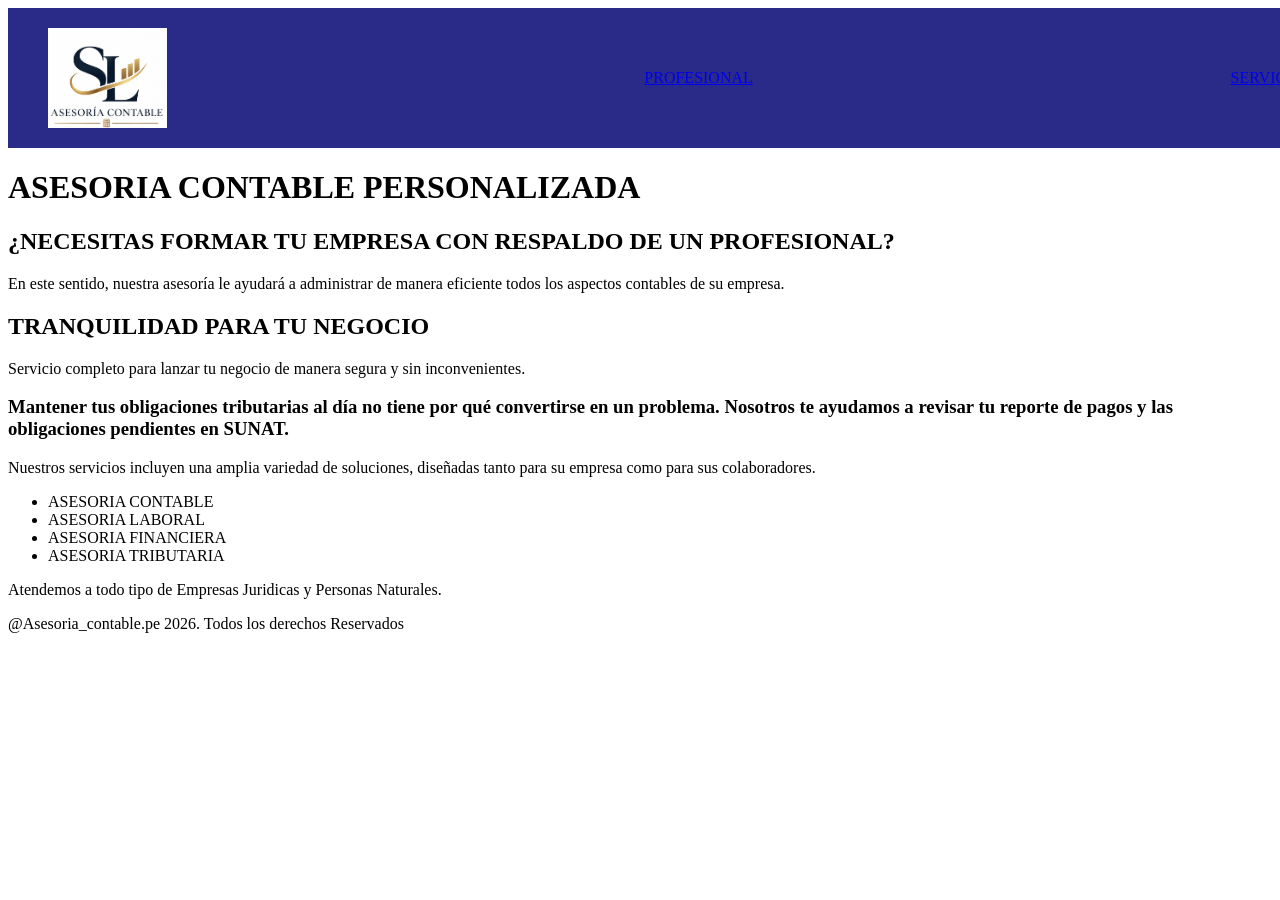
==== index.html @ 219f5e52 "CARPETAS subi carpetas" ====
<!DOCTYPE html>
<html lang="es">
<head>

    <meta charset="UTF-8">
    <meta name="viewport" content="width=device-width, initial-escale=1.0">
    <title>ASESORIA CONTABLE</title>
    <link rel="stylesheet" href="style.css">

</head>

<body>
    <div>
    <img src="IMAGENES/logo.img.jpeg" height="100"/>
    <a href="profesional.html">PROFESIONAL</a>
    <a href="Servicios.html">SERVICIOS</a>
    </div>

    <h1>ASESORIA CONTABLE PERSONALIZADA</h1>
    <h2>¿NECESITAS FORMAR TU EMPRESA CON RESPALDO DE UN PROFESIONAL?</h2>
    <p>En este sentido, nuestra asesoría le ayudará a administrar de manera eficiente todos los aspectos contables de su empresa.</p>
    <h2>TRANQUILIDAD PARA TU NEGOCIO</h2>
    <p>Servicio completo para lanzar tu negocio de manera segura y sin inconvenientes.</p>
    <h3>Mantener tus obligaciones tributarias al día no tiene por qué convertirse en un problema. Nosotros te ayudamos a revisar tu reporte de pagos y las obligaciones pendientes en SUNAT.</h3>
<p>Nuestros servicios incluyen una amplia variedad de soluciones, diseñadas tanto para su empresa como para sus colaboradores.</p>
<nav>
<ul>

<li>ASESORIA CONTABLE</li>
<li>ASESORIA LABORAL</li>
<li>ASESORIA FINANCIERA</li>
<li>ASESORIA TRIBUTARIA</li>

</ul>
</nav>

<p>Atendemos a todo tipo de Empresas Juridicas y Personas Naturales.</p>

</body>
<footer>
@Asesoria_contable.pe
2026. Todos los derechos Reservados
    
</footer>

</html>
---- style.css ----
body div{
    width: 100%;
    height: auto;
    background-color: #2a2a89;
    padding: 20px 40px;
    display:flex;
    justify-content:space-between;
    align-items:center
}
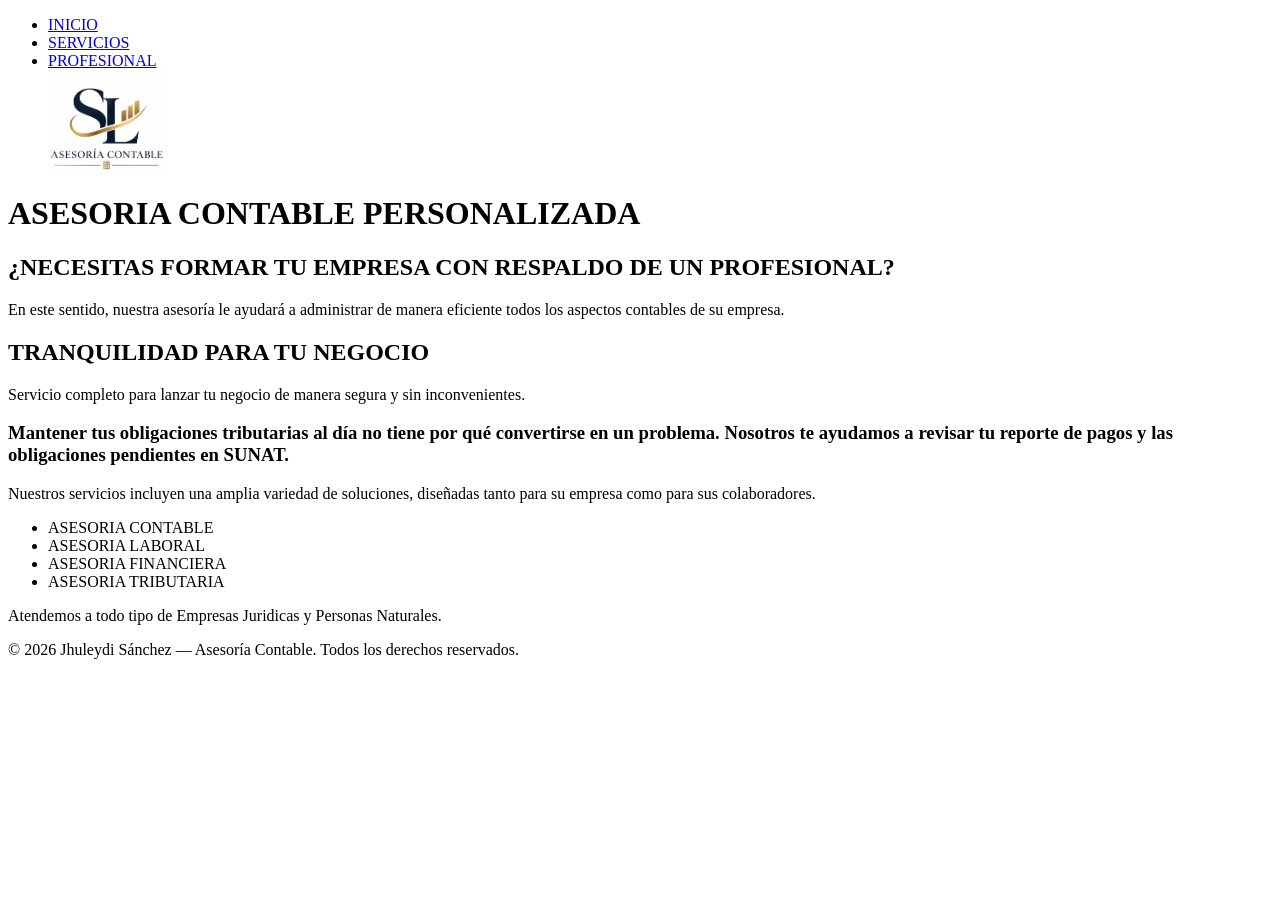
==== commit ab812df0: "actualizando pagina pagina bonita xd" ====
--- a/index.html
+++ b/index.html
@@ -2,45 +2,55 @@
 <html lang="es">
 <head>
 
-    <meta charset="UTF-8">
-    <meta name="viewport" content="width=device-width, initial-escale=1.0">
-    <title>ASESORIA CONTABLE</title>
-    <link rel="stylesheet" href="style.css">
+ <meta charset="UTF-8">
+  <meta name="viewport" content="width=device-width, initial-scale=1.0">
+  <title>Asesoría Contable - Jhuleydi Sánchez</title>
+  <link rel="preconnect" href="https://fonts.googleapis.com">
+  <link href="https://fonts.googleapis.com/css2?family=Inter:wght@400;500;600&family=Lora:wght@500;600&display=swap" rel="stylesheet">
+  <link rel="stylesheet" href="styles.css">
 
 </head>
 
 <body>
-    <div>
-    <img src="IMAGENES/logo.img.jpeg" height="100"/>
-    <a href="profesional.html">PROFESIONAL</a>
-    <a href="Servicios.html">SERVICIOS</a>
-    </div>
 
+     <header class="encabezado">
+      <nav class="barra-nav">
+        <ul class="nav-enlaces">
+        <li><a href="index.html" aria-current="page">INICIO</a></li>
+        <li><a href="Servicios.html">SERVICIOS</a></li>
+        <li><a href="profesional.html">PROFESIONAL</a></li>
+        <img src="IMAGENES/logo.img.jpeg" height="100"/> </img>  
+        </ul>
+      </nav>
+     </header>
+
+ <div>
     <h1>ASESORIA CONTABLE PERSONALIZADA</h1>
     <h2>¿NECESITAS FORMAR TU EMPRESA CON RESPALDO DE UN PROFESIONAL?</h2>
     <p>En este sentido, nuestra asesoría le ayudará a administrar de manera eficiente todos los aspectos contables de su empresa.</p>
     <h2>TRANQUILIDAD PARA TU NEGOCIO</h2>
     <p>Servicio completo para lanzar tu negocio de manera segura y sin inconvenientes.</p>
     <h3>Mantener tus obligaciones tributarias al día no tiene por qué convertirse en un problema. Nosotros te ayudamos a revisar tu reporte de pagos y las obligaciones pendientes en SUNAT.</h3>
-<p>Nuestros servicios incluyen una amplia variedad de soluciones, diseñadas tanto para su empresa como para sus colaboradores.</p>
-<nav>
-<ul>
+ </div>
+    <p>Nuestros servicios incluyen una amplia variedad de soluciones, diseñadas tanto para su empresa como para sus colaboradores.</p>
 
-<li>ASESORIA CONTABLE</li>
-<li>ASESORIA LABORAL</li>
-<li>ASESORIA FINANCIERA</li>
-<li>ASESORIA TRIBUTARIA</li>
 
-</ul>
-</nav>
+ <section class="hero">
+    <div class="hero-contenido">
+     <ul>
+      <li>ASESORIA CONTABLE</li>
+      <li>ASESORIA LABORAL</li>
+      <li>ASESORIA FINANCIERA</li>
+      <li>ASESORIA TRIBUTARIA</li> 
+     </ul>
+    </div>
+</section>
 
 <p>Atendemos a todo tipo de Empresas Juridicas y Personas Naturales.</p>
 
 </body>
-<footer>
-@Asesoria_contable.pe
-2026. Todos los derechos Reservados
-    
-</footer>
+ <footer class="pie">
+    <p>&copy; 2026 Jhuleydi Sánchez — Asesoría Contable. Todos los derechos reservados.</p>
+ </footer>
 
 </html>
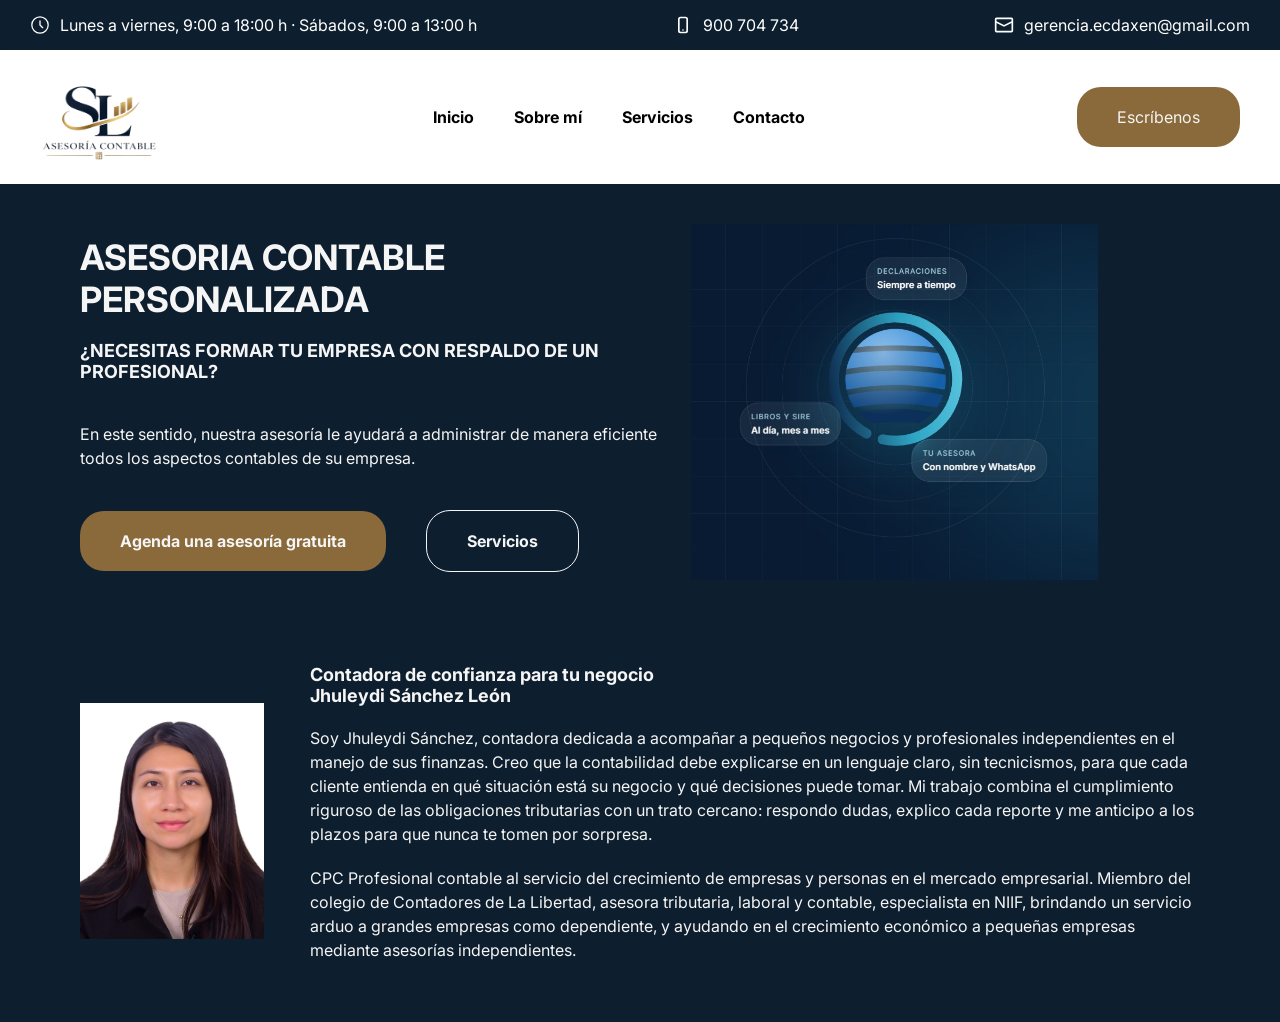
==== commit 2d02783f: "cambios ok gerita" ====
--- a/index.html
+++ b/index.html
@@ -1,56 +1,102 @@
 <!DOCTYPE html>
 <html lang="es">
+
 <head>
-
- <meta charset="UTF-8">
-  <meta name="viewport" content="width=device-width, initial-scale=1.0">
-  <title>Asesoría Contable - Jhuleydi Sánchez</title>
-  <link rel="preconnect" href="https://fonts.googleapis.com">
-  <link href="https://fonts.googleapis.com/css2?family=Inter:wght@400;500;600&family=Lora:wght@500;600&display=swap" rel="stylesheet">
-  <link rel="stylesheet" href="styles.css">
+    <meta charset="UTF-8">
+    <meta name="viewport" content="width=device-width, initial-scale=1.0">
+    <title>LS | Asesoría Contable</title>
+    <link rel="stylesheet" href="css/styles.css">
+    <link rel="shortcut icon" href="img/logo_sl.jpeg" type="image/x-icon">
+    <!-- Fuentes de google -->
+    <link rel="preconnect" href="https://fonts.googleapis.com">
+    <link rel="preconnect" href="https://fonts.gstatic.com" crossorigin>
+    <link
+        href="https://fonts.googleapis.com/css2?family=Inter:ital,opsz,wght@0,14..32,100..900;1,14..32,100..900&family=Roboto:ital,wght@0,100..900;1,100..900&display=swap"
+        rel="stylesheet">
 
 </head>
 
 <body>
+    <header class="header_container">
+        <!-- barra superior -->
+        <div class="header_superior">
+            <div class="header_superior-svg">
+                <svg width="256" height="256" viewBox="0 0 15 15" fill="none" xmlns="http://www.w3.org/2000/svg">
+                    <path fill-rule="evenodd" clip-rule="evenodd"
+                        d="M7.5.877a6.623 6.623 0 1 0 0 13.246A6.623 6.623 0 0 0 7.5.877M1.827 7.5a5.673 5.673 0 1 1 11.346 0 5.673 5.673 0 0 1-11.346 0M8 4.5a.5.5 0 0 0-1 0v3a.5.5 0 0 0 .146.354l2 2a.5.5 0 0 0 .708-.708L8 7.293z"
+                        fill="#fff" />
+                </svg>
+                <p>Lunes a viernes, 9:00 a 18:00 h · Sábados, 9:00 a 13:00 h</p>
+            </div>
+            <div class="header_superior-svg">
+                <svg fill="#fff" width="256" height="256" viewBox="-6 -2 24 24" xmlns="http://www.w3.org/2000/svg"
+                    preserveAspectRatio="xMinYMin" class="jam jam-phone">
+                    <path
+                        d="M3 0h6a3 3 0 0 1 3 3v14a3 3 0 0 1-3 3H3a3 3 0 0 1-3-3V3a3 3 0 0 1 3-3m0 2a1 1 0 0 0-1 1v14a1 1 0 0 0 1 1h6a1 1 0 0 0 1-1V3a1 1 0 0 0-1-1zm3 15a1 1 0 1 1 0-2 1 1 0 0 1 0 2" />
+                </svg>
+                <a href="tel:900704734">900 704 734</a>
+            </div>
+            <div class="header_superior-svg">
+                <svg fill="#fff" width="256" height="256" viewBox="0 0 24 24" xmlns="http://www.w3.org/2000/svg">
+                    <path fill-rule="evenodd"
+                        d="M21 7.382V5H3v2.382l9 4.5zm0 2.237-9 4.5-9-4.5V19h18zM3 3h18a2 2 0 0 1 2 2v14a2 2 0 0 1-2 2H3a2 2 0 0 1-2-2V5a2 2 0 0 1 2-2" />
+                </svg>
+                <a href="mailto:gerencia.ecdaxen@gmail.com">gerencia.ecdaxen@gmail.com</a>
+            </div>
+        </div>
+        <!-- menú de navegacion -->
 
-     <header class="encabezado">
-      <nav class="barra-nav">
-        <ul class="nav-enlaces">
-        <li><a href="index.html" aria-current="page">INICIO</a></li>
-        <li><a href="Servicios.html">SERVICIOS</a></li>
-        <li><a href="profesional.html">PROFESIONAL</a></li>
-        <img src="IMAGENES/logo.img.jpeg" height="100"/> </img>  
-        </ul>
-      </nav>
-     </header>
+        <div class="header_nav-container">
+            <!-- Contenedor del logo -->
+            <div class="logo_container">
+                <a href="index.html">
+                    <img src="img/logo_sl-removebg-preview.png" alt="Logo SL Asesoria Contable">
+                </a>
+            </div>
+            <!-- menu de navegacion -->
+            <nav class="header_nav">
+                <a href="index.html">Inicio</a>
+                <a href="nosotros.html">Sobre mí</a>
+                <a href="servicios.html">Servicios</a>
+                <a href="contacto.html">Contacto</a>
+            </nav>
 
- <div>
-    <h1>ASESORIA CONTABLE PERSONALIZADA</h1>
-    <h2>¿NECESITAS FORMAR TU EMPRESA CON RESPALDO DE UN PROFESIONAL?</h2>
-    <p>En este sentido, nuestra asesoría le ayudará a administrar de manera eficiente todos los aspectos contables de su empresa.</p>
-    <h2>TRANQUILIDAD PARA TU NEGOCIO</h2>
-    <p>Servicio completo para lanzar tu negocio de manera segura y sin inconvenientes.</p>
-    <h3>Mantener tus obligaciones tributarias al día no tiene por qué convertirse en un problema. Nosotros te ayudamos a revisar tu reporte de pagos y las obligaciones pendientes en SUNAT.</h3>
- </div>
-    <p>Nuestros servicios incluyen una amplia variedad de soluciones, diseñadas tanto para su empresa como para sus colaboradores.</p>
+            <!-- CTA -->
+            <div class="header_button">
+                <a href="#">Escríbenos</a>
+            </div>
+        </div>
+    </header>
+    
+    <main>
+        <section class="hero_container">
+            <div class="hero_izquierda">
+                <h1>ASESORIA CONTABLE PERSONALIZADA</h1>
+                <h2>¿NECESITAS FORMAR TU EMPRESA CON RESPALDO DE UN PROFESIONAL?</h2>
+                <p>En este sentido, nuestra asesoría le ayudará a administrar de manera eficiente todos los aspectos contables de su empresa.</p>
+                <div class="hero_buttons">
+                    <a href="#" class="hero_btn-wame">Agenda una asesoría gratuita</a>
+                    <a href="servicios.html" class="hero_btn-servicios">Servicios</a>
+                </div>
+            </div>
+            <div class="hero_derecha">
+                <img src="img/imagen_hero.jpg" alt="Imagen del hero" class="img_hero">
+            </div>
+        </section>
 
-
- <section class="hero">
-    <div class="hero-contenido">
-     <ul>
-      <li>ASESORIA CONTABLE</li>
-      <li>ASESORIA LABORAL</li>
-      <li>ASESORIA FINANCIERA</li>
-      <li>ASESORIA TRIBUTARIA</li> 
-     </ul>
-    </div>
-</section>
-
-<p>Atendemos a todo tipo de Empresas Juridicas y Personas Naturales.</p>
+        <section class="sobremi_container">
+            <div><img src="img/profesional.jpeg" alt="Imagen de la contadora" class="img_hero"></div>
+            <div class="sobremi_info">
+                <h2>Contadora de confianza para tu negocio</h2>
+                <h2>Jhuleydi Sánchez León</h2>
+                <p>Soy Jhuleydi Sánchez, contadora dedicada a acompañar a pequeños negocios y profesionales independientes en el manejo de sus finanzas. Creo que la contabilidad debe explicarse en un lenguaje claro, sin tecnicismos, para que cada cliente entienda en qué situación está su negocio y qué decisiones puede tomar.
+                Mi trabajo combina el cumplimiento riguroso de las obligaciones tributarias con un trato cercano: respondo dudas, explico cada reporte y me anticipo a los plazos para que nunca te tomen por sorpresa.</p>
+                <p>CPC
+                Profesional contable al servicio del crecimiento de empresas y personas en el mercado empresarial. Miembro del colegio de Contadores de La Libertad, asesora tributaria, laboral y contable, especialista en NIIF, brindando un servicio arduo a grandes empresas como dependiente, y ayudando en el crecimiento económico a pequeñas empresas mediante asesorías independientes.</p>
+            </div>
+        </section>
+    </main>
 
 </body>
- <footer class="pie">
-    <p>&copy; 2026 Jhuleydi Sánchez — Asesoría Contable. Todos los derechos reservados.</p>
- </footer>
 
 </html>
--- a/css/styles.css
+++ b/css/styles.css
@@ -0,0 +1,168 @@
+*{
+    margin: 0;
+    padding: 0;
+    box-sizing: border-box;
+    font-family: "Inter", sans-serif;
+    scroll-behavior: smooth;
+}
+
+a{
+    text-decoration: none;
+    color: inherit;
+}
+
+body{
+
+}
+
+/* Estilos de la barra superior */
+.header_superior-svg{
+    display: flex;
+    align-items: center;
+    justify-content: center;
+    gap: 10px;
+}
+
+svg{
+    width: 20px;
+    height: 20px;
+}
+
+.header_container {
+    width: 100%;
+    height: auto;
+}
+
+.header_superior{
+    background-color: #0D1E2E;
+    color:white;
+    width: 100%;
+    display: flex;
+    align-items: center;
+    justify-content: space-between;
+    height: 50px;
+    padding: 15px 30px;
+}
+
+/* Estilos del menú de navegación */
+.header_nav-container{
+    width: 100%;
+    height: auto;
+    display: flex;
+    align-items: center;
+    justify-content: center;
+    box-shadow: 0 2px 4px rgba(0, 0, 0, 0.1);
+    padding: 20px 40px;
+
+}
+
+.header_nav{
+    background-color: white;
+    width: 100%;
+    height: auto;
+    font-weight: bold;
+    display: flex;
+    align-items: center;
+    justify-content: center;
+    gap: 40px;
+}
+
+.logo_container img{
+     width: 120px;
+    height: 90px;
+}
+
+.header_nav a:hover{
+    color: #8A6A3A;
+    text-decoration: underline;
+    transition: 0.3s ease;
+}
+
+.header_button a{
+    background-color: #8A6A3A;
+    color: whitesmoke;
+    padding: 20px 40px;
+    border-radius: 24px;
+    transition: 0.3s ease;
+}
+
+.header_button a:hover{
+    background-color: #0D1E2E;
+    color: whitesmoke;
+    text-decoration: none;
+}
+
+/* Estilos del hero */
+.hero_container, .sobremi_container{
+    width: 100%;
+    display: flex;
+    align-items: center;
+    justify-content: space-between;
+    padding: 40px 80px;
+    background-color: #0D1E2E;
+    color: whitesmoke;
+}
+
+.img_hero{
+    width: 80%;
+    height: auto;
+}
+
+.hero_izquierda{
+    display: flex;
+    flex-direction: column;
+    gap: 20px;
+}
+
+.hero_izquierda h1{
+    font-size: 35px;
+}
+
+.hero_izquierda h2, h2{
+    font-size: 18px;
+}
+
+.hero_izquierda p, p{
+    margin: 20px 0px;
+    font-size: 16px;
+    line-height: 1.5;
+}   
+
+.hero_buttons{
+    /* border:1px solid red; */
+    display: flex;
+    align-items: center;
+    gap: 40px;
+}
+
+.hero_buttons a{
+    padding: 20px 40px;
+    border-radius: 24px;
+    font-weight: bold;
+}
+
+.hero_btn-wame{
+    background-color: #8A6A3A;
+    color: whitesmoke;
+}
+
+
+.hero_btn-wame:hover{
+    background-color:whitesmoke;
+    color: #8A6A3A;
+    transition: .3s ease;
+}
+
+.hero_btn-servicios{
+    background-color: transparent;
+    border: 1px solid whitesmoke;
+    color: whitesmoke;
+}
+
+.hero_btn-servicios:hover{
+    background-color: whitesmoke;
+    border: 1px solid #8A6A3A;
+    color: #8A6A3A;
+    transition: .3s ease;
+
+}
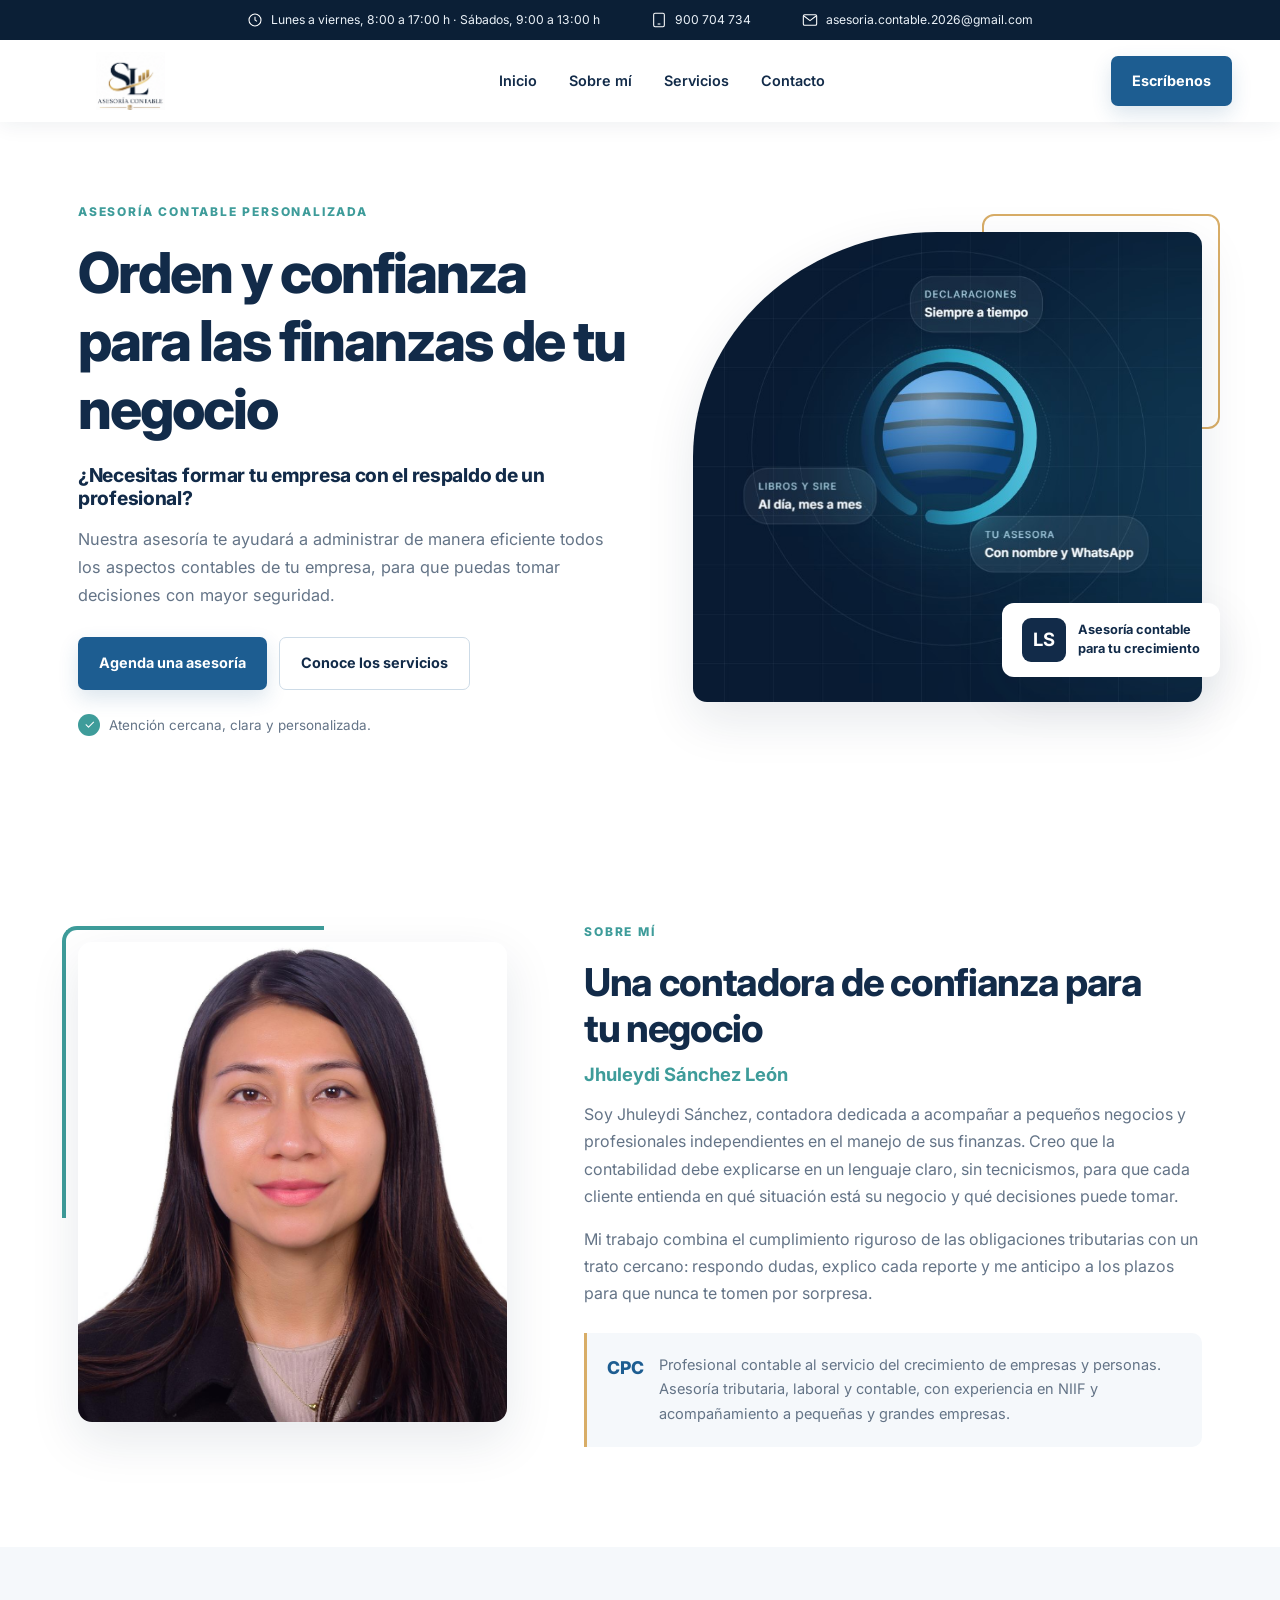
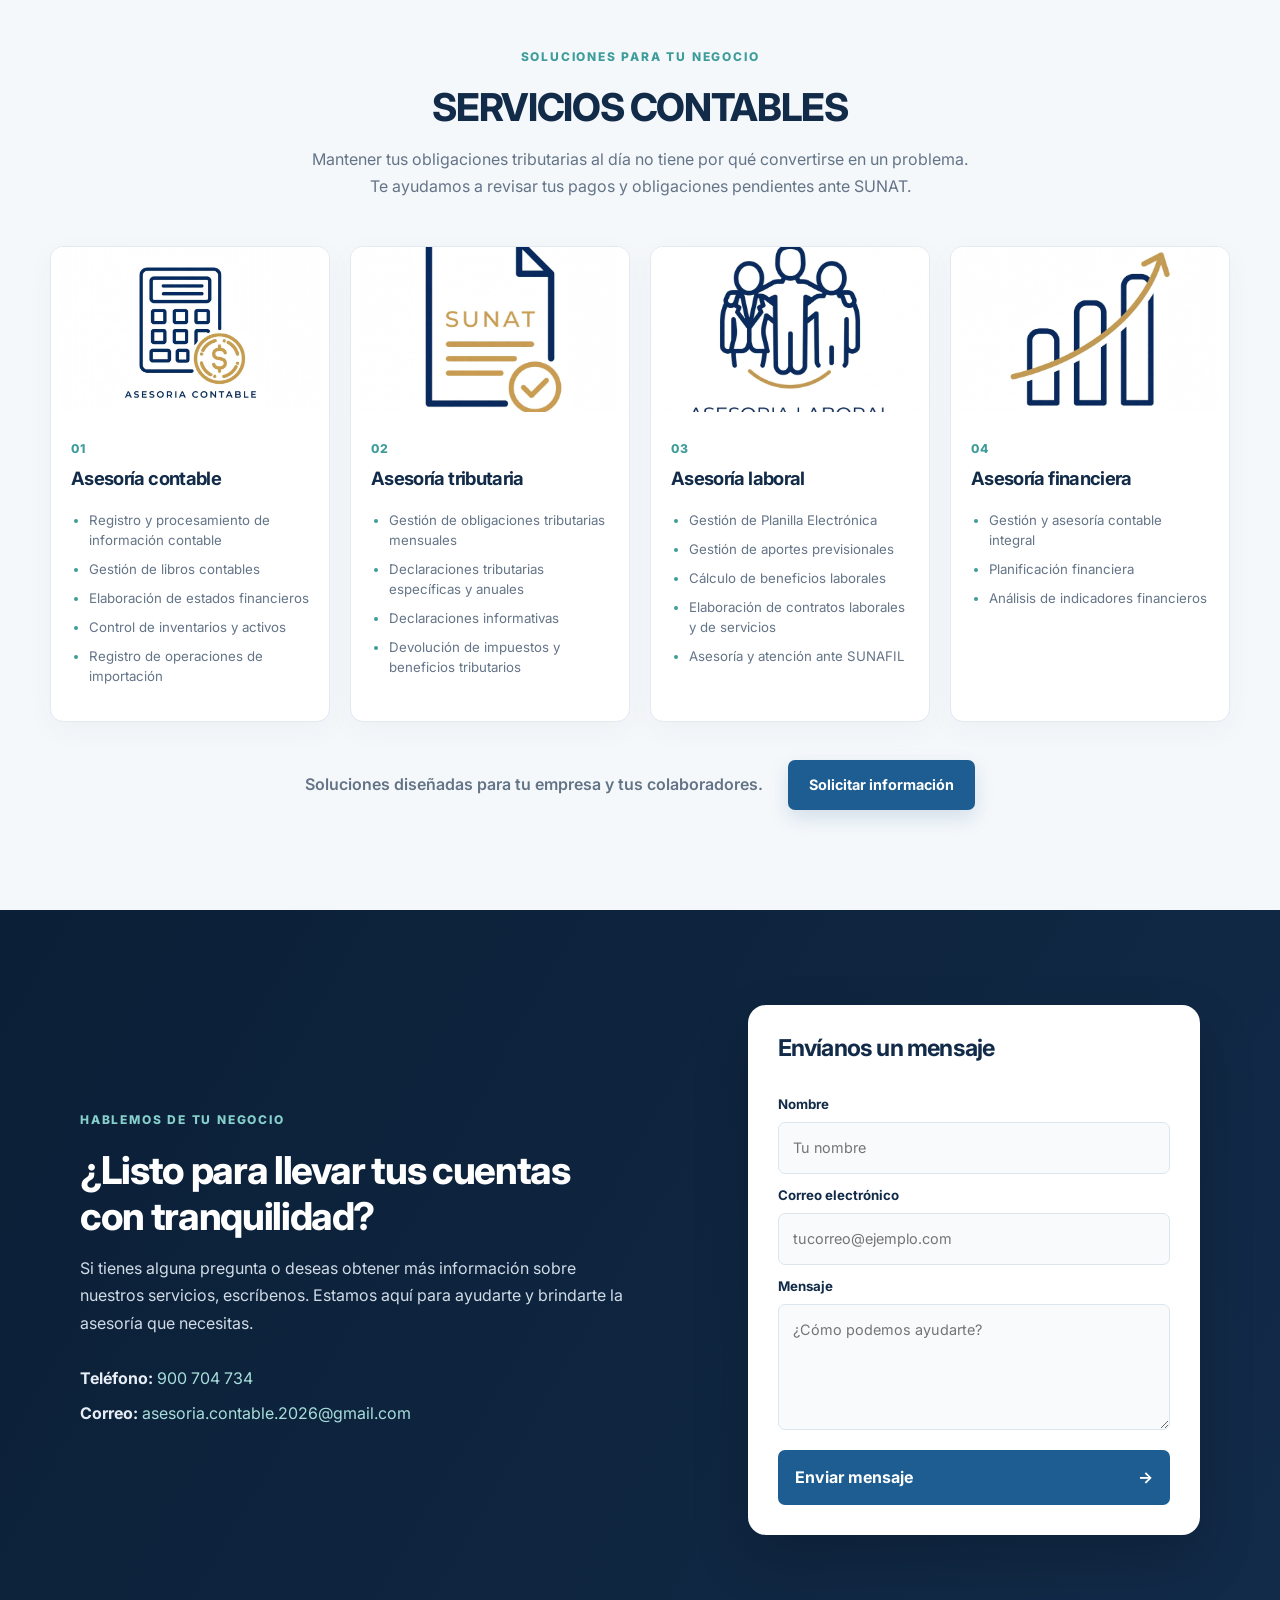
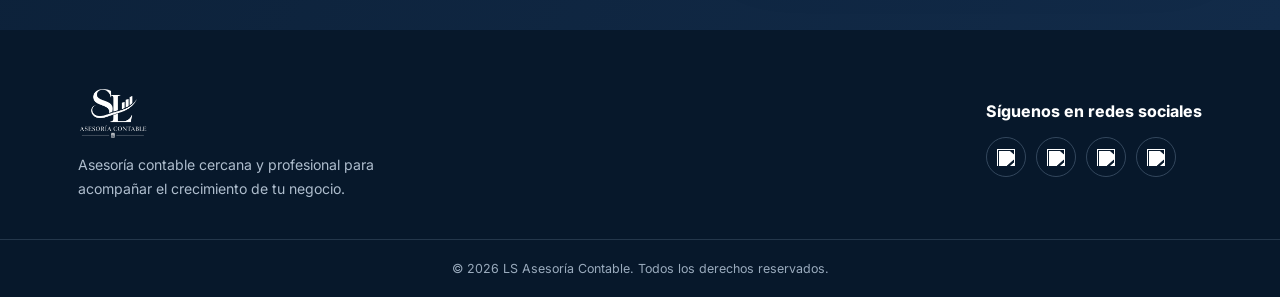
==== commit 036a41a5: "sistemaok ok" ====
--- a/index.html
+++ b/index.html
@@ -1,102 +1,212 @@
 <!DOCTYPE html>
 <html lang="es">
-
 <head>
     <meta charset="UTF-8">
     <meta name="viewport" content="width=device-width, initial-scale=1.0">
+    <meta name="description" content="LS Asesoría Contable: asesoría contable, tributaria, laboral y financiera para empresas y profesionales.">
     <title>LS | Asesoría Contable</title>
     <link rel="stylesheet" href="css/styles.css">
     <link rel="shortcut icon" href="img/logo_sl.jpeg" type="image/x-icon">
-    <!-- Fuentes de google -->
     <link rel="preconnect" href="https://fonts.googleapis.com">
     <link rel="preconnect" href="https://fonts.gstatic.com" crossorigin>
-    <link
-        href="https://fonts.googleapis.com/css2?family=Inter:ital,opsz,wght@0,14..32,100..900;1,14..32,100..900&family=Roboto:ital,wght@0,100..900;1,100..900&display=swap"
-        rel="stylesheet">
-
+    <link href="https://fonts.googleapis.com/css2?family=Inter:wght@400;500;600;700;800&display=swap" rel="stylesheet">
 </head>
-
 <body>
     <header class="header_container">
-        <!-- barra superior -->
         <div class="header_superior">
             <div class="header_superior-svg">
-                <svg width="256" height="256" viewBox="0 0 15 15" fill="none" xmlns="http://www.w3.org/2000/svg">
-                    <path fill-rule="evenodd" clip-rule="evenodd"
-                        d="M7.5.877a6.623 6.623 0 1 0 0 13.246A6.623 6.623 0 0 0 7.5.877M1.827 7.5a5.673 5.673 0 1 1 11.346 0 5.673 5.673 0 0 1-11.346 0M8 4.5a.5.5 0 0 0-1 0v3a.5.5 0 0 0 .146.354l2 2a.5.5 0 0 0 .708-.708L8 7.293z"
-                        fill="#fff" />
-                </svg>
-                <p>Lunes a viernes, 9:00 a 18:00 h · Sábados, 9:00 a 13:00 h</p>
+                <svg viewBox="0 0 24 24" aria-hidden="true">
+                    <circle cx="12" cy="12" r="9"></circle>
+                    <path d="M12 7v5l3 2"></path></svg>
+                <p>Lunes a viernes, 8:00 a 17:00 h · Sábados, 9:00 a 13:00 h</p>
             </div>
             <div class="header_superior-svg">
-                <svg fill="#fff" width="256" height="256" viewBox="-6 -2 24 24" xmlns="http://www.w3.org/2000/svg"
-                    preserveAspectRatio="xMinYMin" class="jam jam-phone">
-                    <path
-                        d="M3 0h6a3 3 0 0 1 3 3v14a3 3 0 0 1-3 3H3a3 3 0 0 1-3-3V3a3 3 0 0 1 3-3m0 2a1 1 0 0 0-1 1v14a1 1 0 0 0 1 1h6a1 1 0 0 0 1-1V3a1 1 0 0 0-1-1zm3 15a1 1 0 1 1 0-2 1 1 0 0 1 0 2" />
+                <svg viewBox="0 0 24 24" aria-hidden="true">
+                    <path d="M6 2h12a2 2 0 0 1 2 2v16a2 2 0 0 1-2 2H6a2 2 0 0 1-2-2V4a2 2 0 0 1 2-2Z"></path>
+                    <path d="M10 18h4"></path>
                 </svg>
                 <a href="tel:900704734">900 704 734</a>
             </div>
             <div class="header_superior-svg">
-                <svg fill="#fff" width="256" height="256" viewBox="0 0 24 24" xmlns="http://www.w3.org/2000/svg">
-                    <path fill-rule="evenodd"
-                        d="M21 7.382V5H3v2.382l9 4.5zm0 2.237-9 4.5-9-4.5V19h18zM3 3h18a2 2 0 0 1 2 2v14a2 2 0 0 1-2 2H3a2 2 0 0 1-2-2V5a2 2 0 0 1 2-2" />
+                <svg viewBox="0 0 24 24" aria-hidden="true">
+                    <rect x="2" y="4" width="20" height="16" rx="2"></rect>
+                    <path d="m3 6 9 7 9-7"></path>
                 </svg>
-                <a href="mailto:gerencia.ecdaxen@gmail.com">gerencia.ecdaxen@gmail.com</a>
+                <a href="mailto:asesoria.contable.2026@gmail.com">asesoria.contable.2026@gmail.com</a>
             </div>
         </div>
-        <!-- menú de navegacion -->
 
         <div class="header_nav-container">
-            <!-- Contenedor del logo -->
             <div class="logo_container">
-                <a href="index.html">
-                    <img src="img/logo_sl-removebg-preview.png" alt="Logo SL Asesoria Contable">
+                <a href="#inicio" aria-label="Inicio">
+                    <img src="img/logo_sl.jpeg" alt="Logo LS Asesoría Contable">
                 </a>
             </div>
-            <!-- menu de navegacion -->
-            <nav class="header_nav">
-                <a href="index.html">Inicio</a>
-                <a href="nosotros.html">Sobre mí</a>
-                <a href="servicios.html">Servicios</a>
-                <a href="contacto.html">Contacto</a>
+            <input type="checkbox" id="menu-toggle" class="menu-toggle" aria-label="Abrir menú">
+            <label for="menu-toggle" class="menu-icon" aria-label="Mostrar menú"></label>
+            <nav class="header_nav" aria-label="Navegación principal">
+                <a href="#inicio">Inicio</a>
+                <a href="#sobre-mi">Sobre mí</a>
+                <a href="#servicios">Servicios</a>
+                <a href="#contacto">Contacto</a>
             </nav>
-
-            <!-- CTA -->
             <div class="header_button">
-                <a href="#">Escríbenos</a>
+                <a href="#contacto">Escríbenos</a>
             </div>
         </div>
     </header>
-    
+
     <main>
-        <section class="hero_container">
+        <section class="hero_container section-wrap" id="inicio">
             <div class="hero_izquierda">
-                <h1>ASESORIA CONTABLE PERSONALIZADA</h1>
-                <h2>¿NECESITAS FORMAR TU EMPRESA CON RESPALDO DE UN PROFESIONAL?</h2>
-                <p>En este sentido, nuestra asesoría le ayudará a administrar de manera eficiente todos los aspectos contables de su empresa.</p>
+                <span class="eyebrow">ASESORÍA CONTABLE PERSONALIZADA</span>
+                <h1>Orden y confianza para las finanzas de tu negocio</h1>
+                <h2>¿Necesitas formar tu empresa con el respaldo de un profesional?</h2>
+                <p>Nuestra asesoría te ayudará a administrar de manera eficiente todos los aspectos contables de tu empresa, para que puedas tomar decisiones con mayor seguridad.</p>
                 <div class="hero_buttons">
-                    <a href="#" class="hero_btn-wame">Agenda una asesoría gratuita</a>
-                    <a href="servicios.html" class="hero_btn-servicios">Servicios</a>
+                    <a href="#contacto" class="hero_btn-wame">Agenda una asesoría</a>
+                    <a href="#servicios" class="hero_btn-servicios">Conoce los servicios</a>
                 </div>
-            </div>
+                <div class="hero-note"><span class="note-mark">✓</span> Atención cercana, clara y personalizada.</div>
+            </div>
+
             <div class="hero_derecha">
-                <img src="img/imagen_hero.jpg" alt="Imagen del hero" class="img_hero">
-            </div>
-        </section>
-
-        <section class="sobremi_container">
-            <div><img src="img/profesional.jpeg" alt="Imagen de la contadora" class="img_hero"></div>
+                <img src="img/imagen_hero.jpg" alt="Asesoría profesional para empresas" class="img_hero">
+                <div class="hero-badge">
+                    <strong>LS</strong>
+                    <span>Asesoría contable<br>para tu crecimiento</span>
+                </div>
+            </div>
+        </section>
+
+        <section class="sobremi_container section-wrap" id="sobre-mi">
+            <div class="sobremi_imagen">
+                <img src="img/profesional.jpeg" alt="Contadora Jhuleydi Sánchez León"></div>
             <div class="sobremi_info">
-                <h2>Contadora de confianza para tu negocio</h2>
-                <h2>Jhuleydi Sánchez León</h2>
-                <p>Soy Jhuleydi Sánchez, contadora dedicada a acompañar a pequeños negocios y profesionales independientes en el manejo de sus finanzas. Creo que la contabilidad debe explicarse en un lenguaje claro, sin tecnicismos, para que cada cliente entienda en qué situación está su negocio y qué decisiones puede tomar.
-                Mi trabajo combina el cumplimiento riguroso de las obligaciones tributarias con un trato cercano: respondo dudas, explico cada reporte y me anticipo a los plazos para que nunca te tomen por sorpresa.</p>
-                <p>CPC
-                Profesional contable al servicio del crecimiento de empresas y personas en el mercado empresarial. Miembro del colegio de Contadores de La Libertad, asesora tributaria, laboral y contable, especialista en NIIF, brindando un servicio arduo a grandes empresas como dependiente, y ayudando en el crecimiento económico a pequeñas empresas mediante asesorías independientes.</p>
+                <span class="eyebrow">SOBRE MÍ</span>
+                <h2>Una contadora de confianza para tu negocio</h2>
+                <h3>Jhuleydi Sánchez León</h3>
+                <p>Soy Jhuleydi Sánchez, contadora dedicada a acompañar a pequeños negocios y profesionales independientes en el manejo de sus finanzas. Creo que la contabilidad debe explicarse en un lenguaje claro, sin tecnicismos, para que cada cliente entienda en qué situación está su negocio y qué decisiones puede tomar.</p>
+                <p>Mi trabajo combina el cumplimiento riguroso de las obligaciones tributarias con un trato cercano: respondo dudas, explico cada reporte y me anticipo a los plazos para que nunca te tomen por sorpresa.</p>
+                <div class="credential">
+                    <span class="credential-mark">CPC</span>
+                    <p>Profesional contable al servicio del crecimiento de empresas y personas. Asesoría tributaria, laboral y contable, con experiencia en NIIF y acompañamiento a pequeñas y grandes empresas.</p></div>
+            </div>
+        </section>
+
+        <section class="servicios_container" id="servicios">
+            <div class="section-heading">
+                <span class="eyebrow">SOLUCIONES PARA TU NEGOCIO</span>
+                <h2>SERVICIOS CONTABLES</h2>
+                <p>Mantener tus obligaciones tributarias al día no tiene por qué convertirse en un problema. Te ayudamos a revisar tus pagos y obligaciones pendientes ante SUNAT.</p>
+            </div>
+            <div class="servicios_grid">
+                <article class="servicio-card">
+                    <img src="img/contable.img.jpg" alt="Servicio de asesoría contable" class="img_servicios">
+                    <div class="servicio-card-body">
+                        <span class="service-number">01</span>
+                        <h3>Asesoría contable</h3>
+                        <ul>
+                            <li>Registro y procesamiento de información contable</li>
+                            <li>Gestión de libros contables</li>
+                            <li>Elaboración de estados financieros</li>
+                            <li>Control de inventarios y activos</li>
+                            <li>Registro de operaciones de importación</li>
+                        </ul>
+                    </div>
+                </article>
+                <article class="servicio-card">
+                    <img src="img/tributaria.img.jpg" alt="Servicio de asesoría tributaria" class="img_servicios">
+                    <div class="servicio-card-body">
+                        <span class="service-number">02</span>
+                        <h3>Asesoría tributaria</h3>
+                        <ul>
+                            <li>Gestión de obligaciones tributarias mensuales</li>
+                            <li>Declaraciones tributarias específicas y anuales</li>
+                            <li>Declaraciones informativas</li>
+                            <li>Devolución de impuestos y beneficios tributarios</li>
+                        </ul>
+                    </div>
+                </article>
+                <article class="servicio-card">
+                    <img src="img/laboral.img.jpg" alt="Servicio de asesoría laboral" class="img_servicios">
+                    <div class="servicio-card-body"><span class="service-number">03</span>
+                        <h3>Asesoría laboral</h3>
+                        <ul>
+                            <li>Gestión de Planilla Electrónica</li>
+                            <li>Gestión de aportes previsionales</li>
+                            <li>Cálculo de beneficios laborales</li>
+                            <li>Elaboración de contratos laborales y de servicios</li>
+                            <li>Asesoría y atención ante SUNAFIL</li>
+                        </ul>
+                    </div>
+                </article>
+                <article class="servicio-card">
+                    <img src="img/financiera.img.jpg" alt="Servicio de asesoría financiera" class="img_servicios">
+                    <div class="servicio-card-body">
+                        <span class="service-number">04</span>
+                        <h3>Asesoría financiera</h3>
+                        <ul>
+                            <li>Gestión y asesoría contable integral</li>
+                            <li>Planificación financiera</li>
+                            <li>Análisis de indicadores financieros</li>
+                        </ul>
+                    </div>
+                </article>
+            </div>
+            <div class="services-bottom">
+                <p>Soluciones diseñadas para tu empresa y tus colaboradores.</p><a href="#contacto" class="hero_btn-wame">Solicitar información</a></div>
+        </section>
+
+        <section class="contacto_container" id="contacto">
+            <div class="contacto_info">
+                <div class="contacto-copy">
+                    <span class="eyebrow eyebrow-light">HABLEMOS DE TU NEGOCIO</span>
+                    <h2>¿Listo para llevar tus cuentas con tranquilidad?</h2>
+                    <p>Si tienes alguna pregunta o deseas obtener más información sobre nuestros servicios, escríbenos. Estamos aquí para ayudarte y brindarte la asesoría que necesitas.</p>
+                    <div class="contact-details">
+                        <p>
+                            <strong>Teléfono:</strong> 
+                            <a href="tel:900704734">900 704 734</a>
+                        </p>
+                        <p>
+                            <strong>Correo:</strong> 
+                            <a href="mailto:asesoria.contable.2026@gmail.com">asesoria.contable.2026@gmail.com</a>
+                        </p>
+                    </div>
+                </div>
+                <form action="https://formspree.io/f/mnqvydqj" method="POST" class="contacto_form">
+                    <h3>Envíanos un mensaje</h3>
+                    <label for="name">Nombre</label>
+                    <input id="name" type="text" name="name" placeholder="Tu nombre" required>
+                    <label for="email">Correo electrónico</label>
+                    <input id="email" type="email" name="_replyto" placeholder="tucorreo@ejemplo.com" required>
+                    <label for="message">Mensaje</label>
+                    <textarea id="message" name="message" placeholder="¿Cómo podemos ayudarte?" rows="4" required></textarea>
+                    <button type="submit">Enviar mensaje <span aria-hidden="true">→</span></button>
+                </form>
             </div>
         </section>
     </main>
 
+    <footer class="footer">
+        <div class="footer-main">
+            <div class="footer-brand">
+                <img src="img/logo_sl-removebg-preview.png" alt="LS Asesoría Contable">
+                <p>Asesoría contable cercana y profesional para acompañar el crecimiento de tu negocio.</p>
+            </div>
+            <div class="footer_social">
+                <h2>Síguenos en redes sociales</h2>
+                <ul>
+                    <li><a href="#" aria-label="Facebook"><img src="img/facebook.svg" alt=""></a></li>
+                    <li><a href="#" aria-label="Twitter"><img src="img/twitter.svg" alt=""></a></li>
+                    <li><a href="#" aria-label="Instagram"><img src="img/instagram.svg" alt=""></a></li>
+                    <li><a href="#" aria-label="LinkedIn"><img src="img/linkedin.svg" alt=""></a></li>
+                </ul>
+            </div>
+        </div>
+        <div class="footer_copy">
+            <p>&copy; 2026 LS Asesoría Contable. Todos los derechos reservados.</p></div>
+    </footer>
 </body>
-
-</html>+</html>
--- a/css/styles.css
+++ b/css/styles.css
@@ -1,168 +1,176 @@
-*{
-    margin: 0;
-    padding: 0;
-    box-sizing: border-box;
-    font-family: "Inter", sans-serif;
-    scroll-behavior: smooth;
+/* LS Asesoría Contable | Hoja de estilos externa */
+:root {
+    --navy: #122b49;
+    --navy-deep: #0b1f36;
+    --blue: #1d5d91;
+    --blue-light: #eaf3fa;
+    --teal: #3e9c9a;
+    --gold: #d8ad67;
+    --ink: #243447;
+    --muted: #647487;
+    --paper: #ffffff;
+    --soft: #f5f8fb;
+    --line: #e2e9ef;
+    --shadow: 0 18px 50px rgba(15, 39, 65, .10);
+    --radius: 18px;
 }
+* { box-sizing: border-box; }
+html { scroll-behavior: smooth; scroll-padding-top: 100px; }
+body { margin: 0; color: var(--ink); background: var(--paper); font-family: "Inter", Arial, sans-serif; line-height: 1.7; }
+img { display: block; max-width: 100%; }
+a { color: inherit; text-decoration: none; }
+p { margin: 0 0 1rem; color: var(--muted); }
+h1, h2, h3 { color: var(--navy); line-height: 1.2; margin: 0 0 1rem; letter-spacing: -.035em; }
+h1 { font-size: clamp(2.5rem, 4.4vw, 4.4rem); font-weight: 800; }
+h2 { font-size: clamp(1.9rem, 3vw, 2.8rem); font-weight: 750; }
+h3 { font-size: 1.25rem; }
+.header_container { position: sticky; top: 0; z-index: 100; background: rgba(255,255,255,.97); box-shadow: 0 3px 20px rgba(14, 38, 64, .07); backdrop-filter: blur(12px); }
+.header_superior { min-height: 40px; display: flex; justify-content: center; align-items: center; gap: clamp(1rem, 4vw, 3.5rem); padding: 7px 5%; color: #fff; background: var(--navy-deep); font-size: .76rem; }
+.header_superior-svg { display: flex; align-items: center; gap: 8px; }
+.header_superior-svg p { margin: 0; color: #eaf1f8; }
+.header_superior-svg a { color: #eaf1f8; transition: color .2s ease; }
+.header_superior-svg a:hover { color: var(--gold); }
+.header_superior-svg svg { width: 16px; height: 16px; flex: 0 0 16px; fill: none; stroke: currentColor; stroke-width: 1.6; }
+.header_nav-container { max-width: 1240px; min-height: 82px; margin: auto; padding: 12px 28px; display: flex; align-items: center; justify-content: space-between; gap: 30px; }
+.logo_container { width: 165px; flex-shrink: 0; }
+.logo_container img { width: 100%; max-height: 58px; object-fit: contain; }
+.header_nav { display: flex; align-items: center; gap: clamp(1.1rem, 2.5vw, 2.2rem); }
+.header_nav a { font-size: .9rem; font-weight: 600; color: var(--navy); position: relative; padding: 8px 0; }
+.header_nav a::after { content: ""; position: absolute; left: 0; bottom: 0; width: 0; height: 2px; background: var(--teal); transition: width .2s ease; }
+.header_nav a:hover::after, .header_nav a:focus-visible::after { width: 100%; }
+.header_button a, .hero_btn-wame, .hero_btn-servicios { display: inline-flex; justify-content: center; align-items: center; gap: 8px; border-radius: 7px; padding: 13px 21px; font-size: .9rem; font-weight: 700; transition: transform .2s ease, box-shadow .2s ease, background .2s ease; }
+.header_button a, .hero_btn-wame { color: #fff; background: var(--blue); box-shadow: 0 8px 20px rgba(29,93,145,.16); }
+.header_button a:hover, .hero_btn-wame:hover { background: var(--navy); transform: translateY(-2px); box-shadow: 0 12px 25px rgba(29,93,145,.2); }
+.menu-toggle, .menu-icon { display: none; }
+.section-wrap { max-width: 1180px; margin: 0 auto; padding-left: 28px; padding-right: 28px; }
+.hero_container { min-height: 600px; display: grid; grid-template-columns: 1.04fr .96fr; align-items: center; gap: clamp(2rem, 5vw, 5rem); padding-top: 75px; padding-bottom: 85px; }
+.hero_izquierda { max-width: 620px; }
+.eyebrow { display: inline-block; margin-bottom: 17px; color: var(--teal); font-size: .75rem; font-weight: 800; letter-spacing: .15em; }
+.hero_izquierda h1 { margin-bottom: 22px; }
+.hero_izquierda h2 { max-width: 540px; margin-bottom: 16px; font-size: 1.2rem; letter-spacing: -.015em; }
+.hero_izquierda > p { max-width: 540px; font-size: 1.02rem; }
+.hero_buttons { display: flex; flex-wrap: wrap; gap: 12px; margin-top: 28px; }
+.hero_btn-servicios { border: 1px solid #cddbe7; color: var(--navy); background: #fff; }
+.hero_btn-servicios:hover { background: var(--blue-light); transform: translateY(-2px); }
+.hero-note { display: flex; align-items: center; gap: 9px; margin-top: 24px; font-size: .84rem; color: var(--muted); }
+.note-mark { display: inline-grid; place-items: center; width: 22px; height: 22px; border-radius: 50%; color: #fff; background: var(--teal); font-size: .8rem; }
+.hero_derecha { position: relative; min-width: 0; }
+.img_hero { width: 100%; height: 470px; object-fit: cover; border-radius: 48% 14px 14px 14px; box-shadow: var(--shadow); }
+.hero_derecha::before { content: ""; position: absolute; z-index: -1; top: -18px; right: -18px; width: 46%; height: 45%; border: 2px solid var(--gold); border-radius: 12px; }
+.hero-badge { position: absolute; right: -18px; bottom: 25px; display: flex; align-items: center; gap: 12px; padding: 15px 20px; border-radius: 12px; background: #fff; box-shadow: var(--shadow); }
+.hero-badge strong { display: grid; place-items: center; width: 44px; height: 44px; border-radius: 9px; color: #fff; background: var(--navy); font-size: 1.15rem; }
+.hero-badge span { color: var(--navy); font-size: .8rem; font-weight: 700; line-height: 1.45; }
+.sobremi_container { display: grid; grid-template-columns: .82fr 1.18fr; align-items: center; gap: clamp(2.5rem, 6vw, 6rem); padding-top: 95px; padding-bottom: 100px; }
+.sobremi_imagen { position: relative; }
+.sobremi_imagen::before { content: ""; position: absolute; top: -16px; left: -16px; width: 60%; height: 60%; border-top: 4px solid var(--teal); border-left: 4px solid var(--teal); border-radius: 15px 0 0; }
+.sobremi_imagen img { position: relative; width: 100%; height: 480px; object-fit: cover; border-radius: 14px; box-shadow: var(--shadow); }
+.sobremi_info h2 { max-width: 590px; margin-bottom: 12px; }
+.sobremi_info h3 { color: var(--teal); font-size: 1.15rem; letter-spacing: 0; }
+.credential { display: flex; gap: 15px; align-items: flex-start; margin-top: 25px; padding: 20px; background: var(--soft); border-left: 3px solid var(--gold); border-radius: 0 10px 10px 0; }
+.credential p { margin: 0; font-size: .91rem; }
+.credential-mark { color: var(--blue); font-weight: 800; font-size: 1.1rem; }
+.servicios_container { padding: 95px max(28px, calc((100% - 1180px)/2)) 100px; background: var(--soft); }
+.section-heading { max-width: 720px; margin: 0 auto 45px; text-align: center; }
+.section-heading p { max-width: 660px; margin: 0 auto; }
+.servicios_grid { display: grid; grid-template-columns: repeat(4, minmax(0, 1fr)); gap: 20px; }
+.servicio-card { overflow: hidden; background: #fff; border: 1px solid var(--line); border-radius: 13px; box-shadow: 0 8px 28px rgba(15,39,65,.04); transition: transform .25s ease, box-shadow .25s ease; }
+.servicio-card:hover { transform: translateY(-6px); box-shadow: var(--shadow); }
+.img_servicios { width: 100%; height: 165px; object-fit: cover; }
+.servicio-card-body { padding: 22px 20px 25px; }
+.service-number { display: inline-block; margin-bottom: 8px; color: var(--teal); font-size: .76rem; font-weight: 800; letter-spacing: .1em; }
+.servicio-card h3 { min-height: 30px; margin-bottom: 14px; font-size: 1.15rem; }
+.servicio-card ul { margin: 0; padding-left: 18px; }
+.servicio-card li { margin: 0 0 9px; color: var(--muted); font-size: .83rem; line-height: 1.5; }
+.servicio-card li::marker { color: var(--teal); }
+.services-bottom { display: flex; justify-content: center; align-items: center; gap: 25px; margin-top: 38px; }
+.services-bottom p { margin: 0; font-weight: 600; }
+.contacto_container { padding: 95px 28px; color: #fff; background: linear-gradient(120deg, var(--navy-deep), var(--navy)); }
+.contacto_info { display: grid; grid-template-columns: 1fr .8fr; gap: clamp(3rem, 8vw, 7rem); max-width: 1120px; margin: auto; align-items: center; }
+.eyebrow-light { color: #86d0cc; }
+.contacto-copy h2 { max-width: 560px; color: #fff; }
+.contacto-copy > p { max-width: 550px; color: #d0dbe6; }
+.contact-details { margin-top: 28px; }
+.contact-details p { margin-bottom: 8px; color: #e6edf4; }
+.contact-details a { color: #a7dedb; }
+.contacto_form { display: flex; flex-direction: column; padding: 30px; color: var(--ink); background: #fff; border-radius: var(--radius); box-shadow: 0 25px 55px rgba(0,0,0,.18); }
+.contacto_form h3 { margin-bottom: 20px; font-size: 1.45rem; }
+.contacto_form label { margin: 10px 0 6px; color: var(--navy); font-size: .83rem; font-weight: 700; }
+.contacto_form input, .contacto_form textarea { width: 100%; padding: 13px 14px; color: var(--ink); font: inherit; font-size: .9rem; background: #f8fafc; border: 1px solid #dce5ed; border-radius: 7px; outline: none; transition: border-color .2s, box-shadow .2s; }
+.contacto_form textarea { resize: vertical; min-height: 110px; }
+.contacto_form input:focus, .contacto_form textarea:focus { border-color: var(--teal); box-shadow: 0 0 0 3px rgba(62,156,154,.13); }
+.contacto_form button { display: flex; justify-content: space-between; align-items: center; margin-top: 20px; padding: 14px 17px; color: #fff; background: var(--blue); border: 0; border-radius: 7px; font: inherit; font-weight: 700; cursor: pointer; transition: background .2s ease; }
+.contacto_form button:hover { background: var(--teal); }
+.footer { color: #d4deea; background: #07182b; }
+.footer-main { max-width: 1180px; margin: auto; padding: 48px 28px 38px; display: flex; justify-content: space-between; align-items: center; gap: 40px; }
+.footer-brand { max-width: 360px; }
+.footer-brand img { width: 165px; max-height: 60px; object-fit: contain; object-position: left center; margin-bottom: 15px; filter: brightness(0) invert(1); }
+.footer-brand p { margin: 0; color: #aebdcd; font-size: .88rem; }
+.footer_social h2 { margin-bottom: 16px; color: #fff; font-size: 1rem; letter-spacing: 0; }
+.footer_social ul { display: flex; gap: 10px; margin: 0; padding: 0; list-style: none; }
+.footer_social a { display: grid; place-items: center; width: 40px; height: 40px; border: 1px solid #33475d; border-radius: 50%; transition: background .2s, transform .2s; }
+.footer_social a:hover { background: var(--blue); transform: translateY(-3px); }
+.footer_social img { width: 18px; height: 18px; filter: brightness(0) invert(1); }
+.footer_copy { padding: 18px 28px; border-top: 1px solid #24374b; text-align: center; }
+.footer_copy p { margin: 0; color: #9aabbd; font-size: .78rem; }
 
-a{
-    text-decoration: none;
-    color: inherit;
+@media (max-width: 1000px) {
+    .header_nav-container { gap: 18px; }
+    .logo_container { width: 135px; }
+    .header_nav { gap: 18px; }
+    .header_button a { padding: 11px 15px; }
+    .hero_container { gap: 35px; }
+    .img_hero { height: 410px; }
+    .servicios_grid { grid-template-columns: repeat(2, minmax(0, 1fr)); }
 }
-
-body{
-
+@media (max-width: 760px) {
+    html { scroll-padding-top: 80px; }
+    .header_superior { justify-content: center; flex-wrap: wrap; gap: 5px 18px; font-size: .7rem; }
+    .header_superior-svg:first-child { width: 100%; justify-content: center; }
+    .header_nav-container { min-height: 72px; padding: 10px 20px; gap: 12px; }
+    .logo_container { width: 135px; margin-right: auto; }
+    .menu-icon { display: flex; flex-direction: column; justify-content: center; gap: 5px; width: 40px; height: 40px; padding: 8px; cursor: pointer; }
+    .menu-icon span { width: 100%; height: 2px; background: var(--navy); border-radius: 2px; }
+    .header_nav { display: none; position: absolute; top: 100%; left: 0; right: 0; padding: 12px 22px 20px; background: #fff; box-shadow: 0 14px 18px rgba(15,39,65,.1); flex-direction: column; align-items: stretch; gap: 0; }
+    .header_nav a { padding: 12px 0; border-bottom: 1px solid var(--line); }
+    .menu-toggle:checked ~ .header_nav { display: flex; }
+    .header_button a { padding: 10px 12px; font-size: .78rem; }
+    .hero_container { grid-template-columns: 1fr; padding-top: 55px; padding-bottom: 65px; }
+    .hero_izquierda { max-width: none; }
+    .hero_derecha { max-width: 600px; width: 100%; margin: 10px auto 0; }
+    .img_hero { height: 360px; border-radius: 35% 12px 12px 12px; }
+    .hero-badge { right: 8px; }
+    .sobremi_container { grid-template-columns: 1fr; gap: 38px; padding-top: 65px; padding-bottom: 70px; }
+    .sobremi_imagen { max-width: 500px; margin: auto; width: 100%; }
+    .sobremi_imagen img { height: 400px; }
+    .servicios_container { padding-top: 70px; padding-bottom: 75px; }
+    .contacto_container { padding-top: 70px; padding-bottom: 70px; }
+    .contacto_info { grid-template-columns: 1fr; gap: 35px; }
+    .footer-main { align-items: flex-start; flex-direction: column; }
 }
-
-/* Estilos de la barra superior */
-.header_superior-svg{
-    display: flex;
-    align-items: center;
-    justify-content: center;
-    gap: 10px;
+@media (max-width: 480px) {
+    .header_superior-svg:nth-child(2) { display: none; }
+    .header_superior-svg:nth-child(3) { font-size: .68rem; }
+    .header_nav-container { padding: 9px 14px; }
+    .logo_container { width: 112px; }
+    .header_button a { padding: 9px 10px; font-size: .72rem; }
+    .section-wrap { padding-left: 20px; padding-right: 20px; }
+    .hero_container { padding-top: 42px; }
+    h1 { font-size: 2.45rem; }
+    .hero_izquierda h2 { font-size: 1.05rem; }
+    .hero_buttons { align-items: stretch; flex-direction: column; }
+    .hero_buttons a { width: 100%; }
+    .img_hero { height: 290px; }
+    .hero-badge { right: 5px; bottom: 12px; padding: 10px 12px; }
+    .hero-badge strong { width: 36px; height: 36px; }
+    .sobremi_imagen img { height: 330px; }
+    .servicios_grid { grid-template-columns: 1fr; }
+    .img_servicios { height: 190px; }
+    .section-heading { text-align: left; }
+    .services-bottom { flex-direction: column; text-align: center; }
+    .contacto_container { padding-left: 20px; padding-right: 20px; }
+    .contacto_form { padding: 22px 18px; }
+    .footer-main { padding-left: 20px; padding-right: 20px; }
 }
-
-svg{
-    width: 20px;
-    height: 20px;
+@media (prefers-reduced-motion: reduce) {
+    *, *::before, *::after { scroll-behavior: auto !important; transition-duration: .01ms !important; animation-duration: .01ms !important; }
 }
-
-.header_container {
-    width: 100%;
-    height: auto;
-}
-
-.header_superior{
-    background-color: #0D1E2E;
-    color:white;
-    width: 100%;
-    display: flex;
-    align-items: center;
-    justify-content: space-between;
-    height: 50px;
-    padding: 15px 30px;
-}
-
-/* Estilos del menú de navegación */
-.header_nav-container{
-    width: 100%;
-    height: auto;
-    display: flex;
-    align-items: center;
-    justify-content: center;
-    box-shadow: 0 2px 4px rgba(0, 0, 0, 0.1);
-    padding: 20px 40px;
-
-}
-
-.header_nav{
-    background-color: white;
-    width: 100%;
-    height: auto;
-    font-weight: bold;
-    display: flex;
-    align-items: center;
-    justify-content: center;
-    gap: 40px;
-}
-
-.logo_container img{
-     width: 120px;
-    height: 90px;
-}
-
-.header_nav a:hover{
-    color: #8A6A3A;
-    text-decoration: underline;
-    transition: 0.3s ease;
-}
-
-.header_button a{
-    background-color: #8A6A3A;
-    color: whitesmoke;
-    padding: 20px 40px;
-    border-radius: 24px;
-    transition: 0.3s ease;
-}
-
-.header_button a:hover{
-    background-color: #0D1E2E;
-    color: whitesmoke;
-    text-decoration: none;
-}
-
-/* Estilos del hero */
-.hero_container, .sobremi_container{
-    width: 100%;
-    display: flex;
-    align-items: center;
-    justify-content: space-between;
-    padding: 40px 80px;
-    background-color: #0D1E2E;
-    color: whitesmoke;
-}
-
-.img_hero{
-    width: 80%;
-    height: auto;
-}
-
-.hero_izquierda{
-    display: flex;
-    flex-direction: column;
-    gap: 20px;
-}
-
-.hero_izquierda h1{
-    font-size: 35px;
-}
-
-.hero_izquierda h2, h2{
-    font-size: 18px;
-}
-
-.hero_izquierda p, p{
-    margin: 20px 0px;
-    font-size: 16px;
-    line-height: 1.5;
-}   
-
-.hero_buttons{
-    /* border:1px solid red; */
-    display: flex;
-    align-items: center;
-    gap: 40px;
-}
-
-.hero_buttons a{
-    padding: 20px 40px;
-    border-radius: 24px;
-    font-weight: bold;
-}
-
-.hero_btn-wame{
-    background-color: #8A6A3A;
-    color: whitesmoke;
-}
-
-
-.hero_btn-wame:hover{
-    background-color:whitesmoke;
-    color: #8A6A3A;
-    transition: .3s ease;
-}
-
-.hero_btn-servicios{
-    background-color: transparent;
-    border: 1px solid whitesmoke;
-    color: whitesmoke;
-}
-
-.hero_btn-servicios:hover{
-    background-color: whitesmoke;
-    border: 1px solid #8A6A3A;
-    color: #8A6A3A;
-    transition: .3s ease;
-
-}
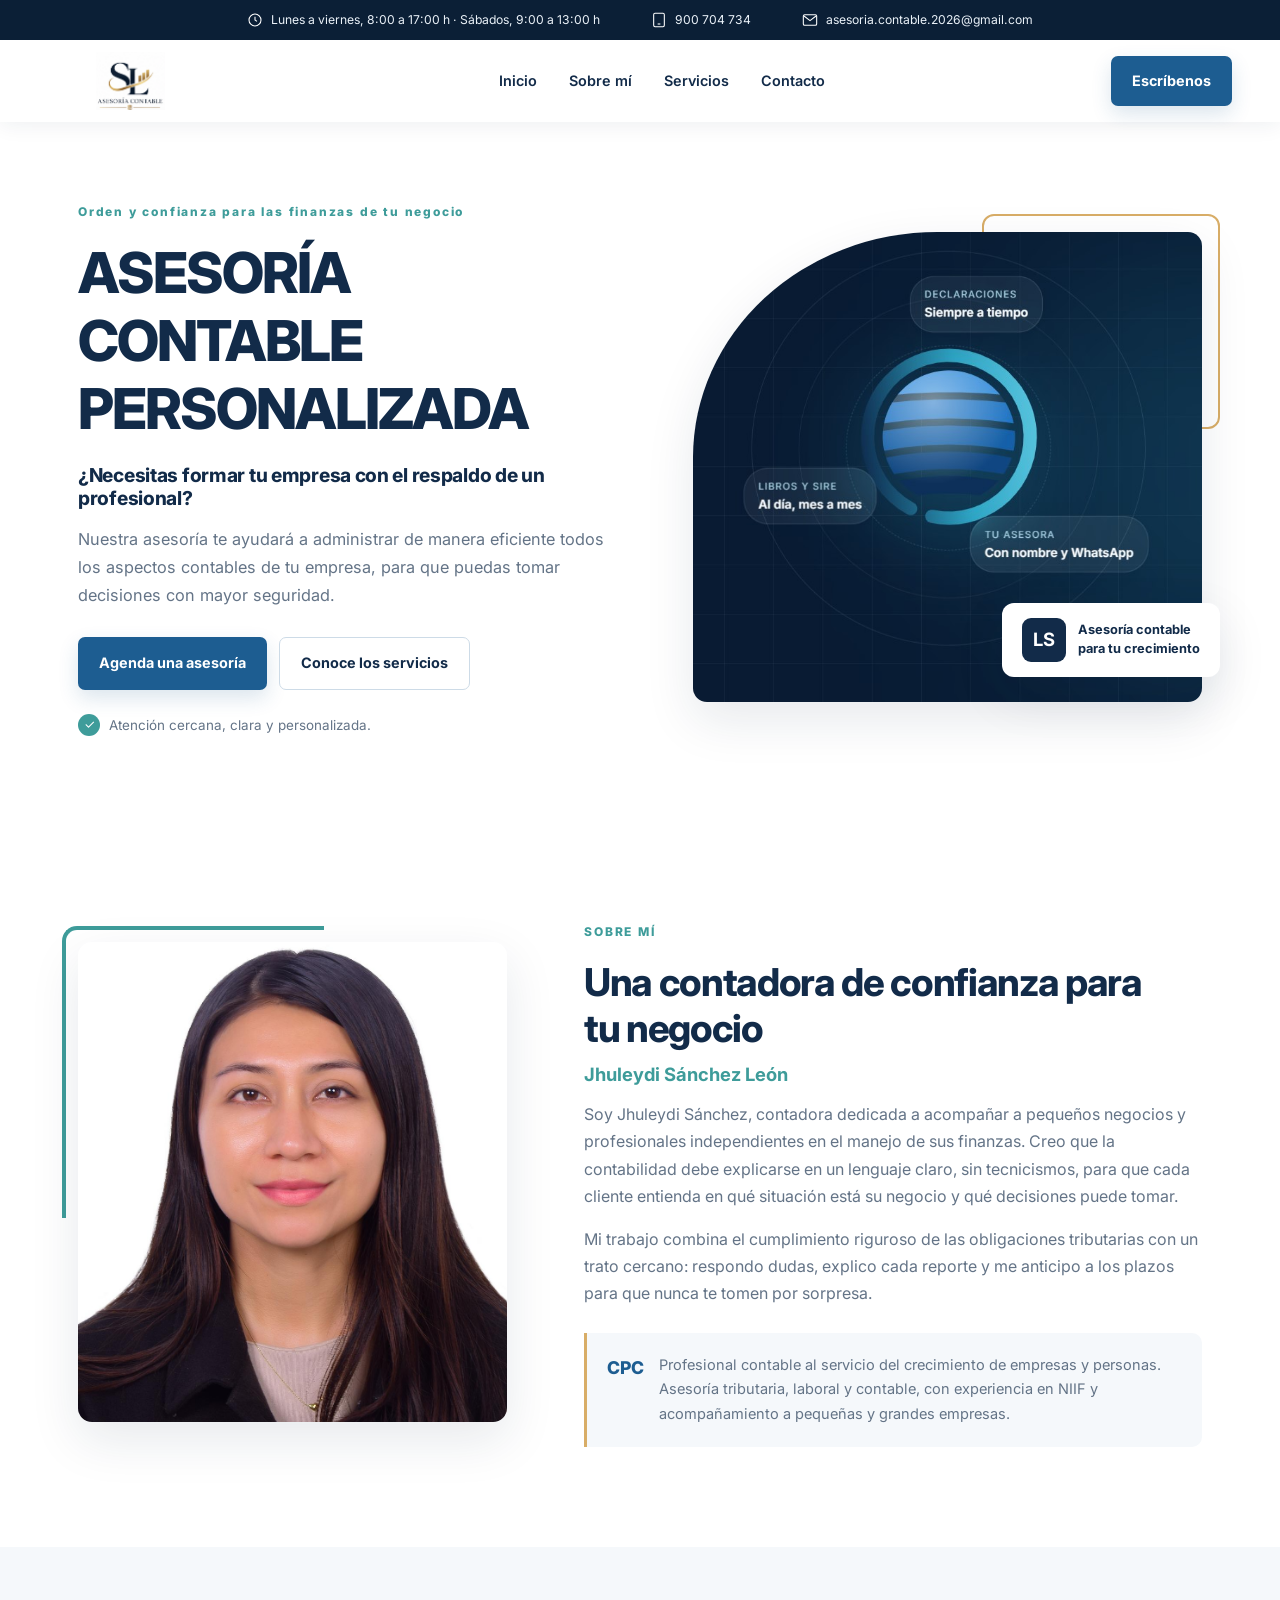
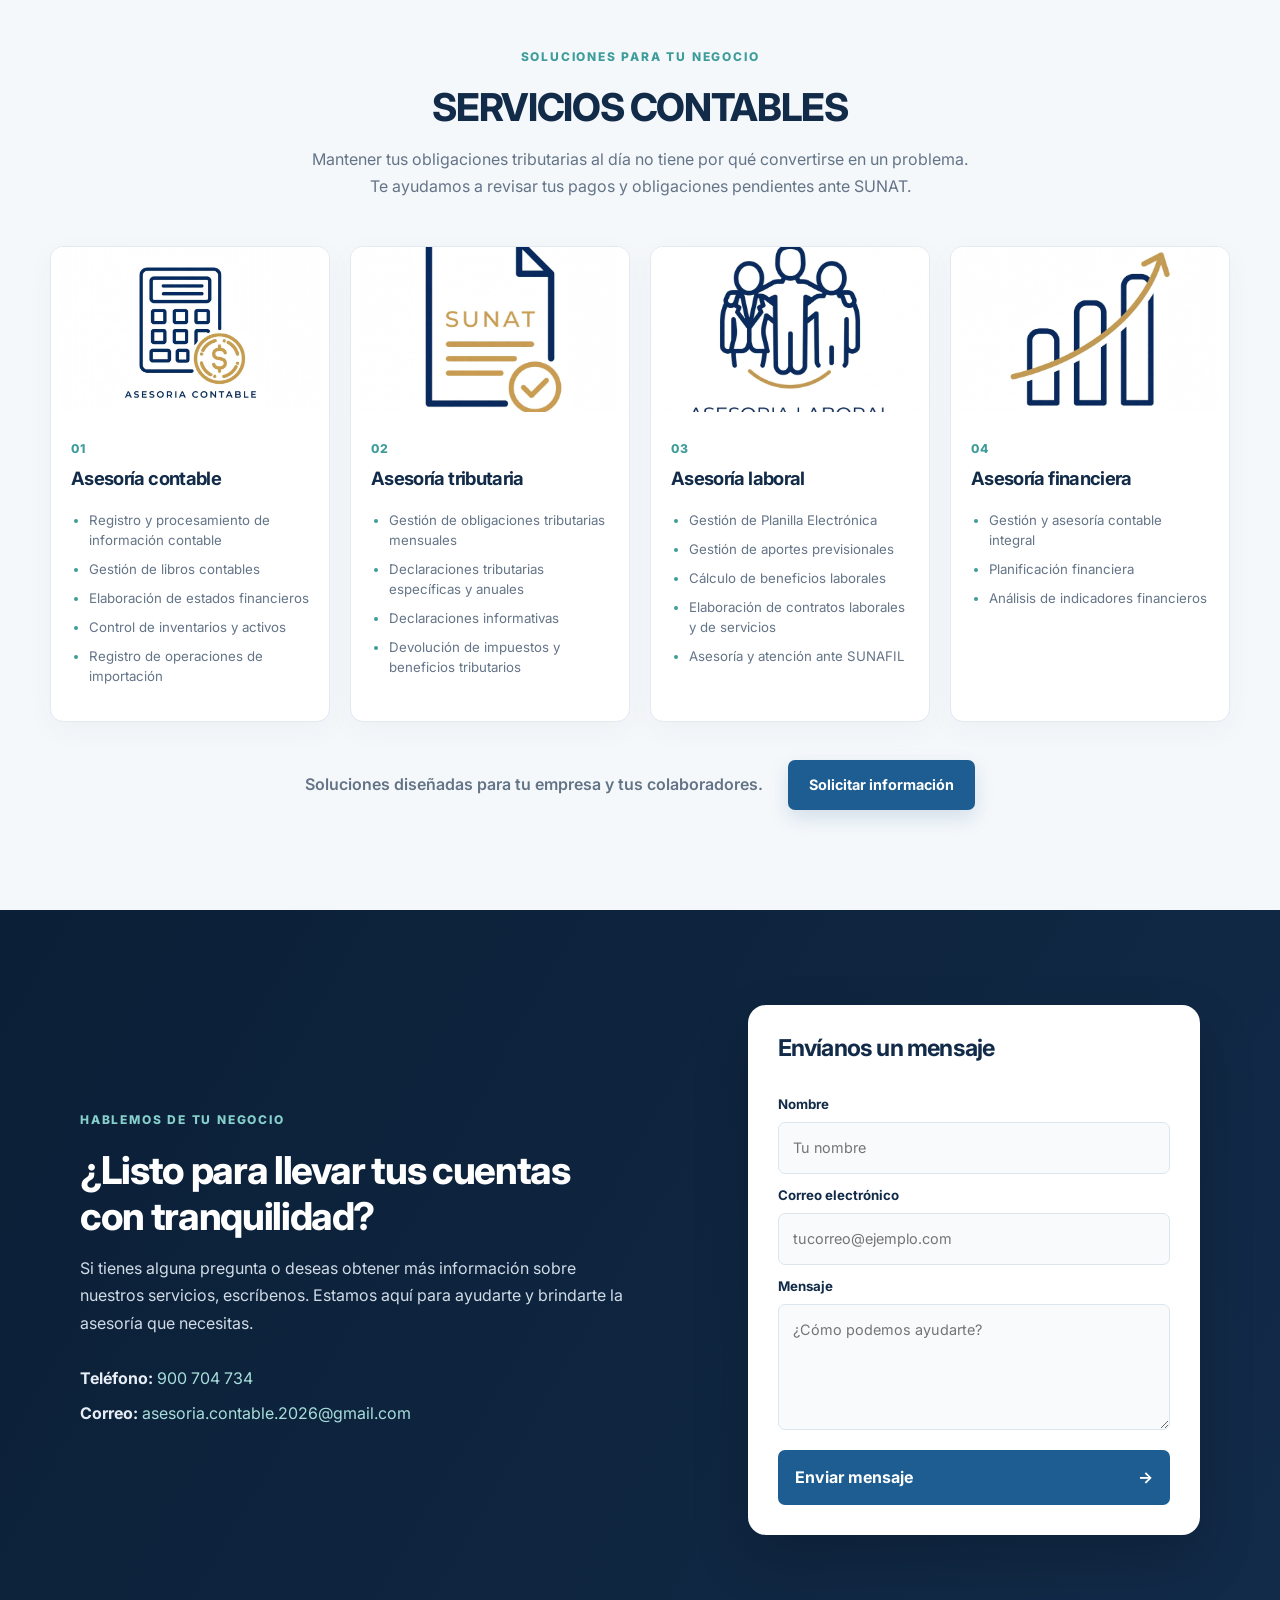
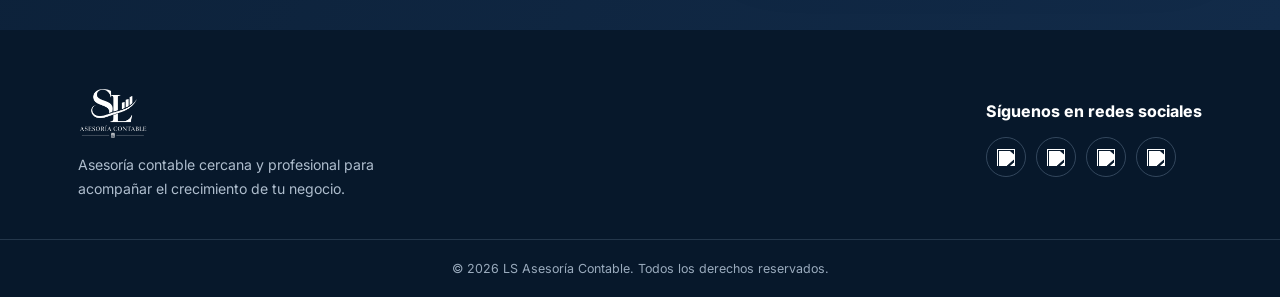
==== commit 023a5395: "index 62 y 63 descripcion" ====
--- a/index.html
+++ b/index.html
@@ -59,8 +59,8 @@
     <main>
         <section class="hero_container section-wrap" id="inicio">
             <div class="hero_izquierda">
-                <span class="eyebrow">ASESORÍA CONTABLE PERSONALIZADA</span>
-                <h1>Orden y confianza para las finanzas de tu negocio</h1>
+                <span class="eyebrow">Orden y confianza para las finanzas de tu negocio</span>
+                <h1>ASESORÍA CONTABLE PERSONALIZADA</h1>
                 <h2>¿Necesitas formar tu empresa con el respaldo de un profesional?</h2>
                 <p>Nuestra asesoría te ayudará a administrar de manera eficiente todos los aspectos contables de tu empresa, para que puedas tomar decisiones con mayor seguridad.</p>
                 <div class="hero_buttons">
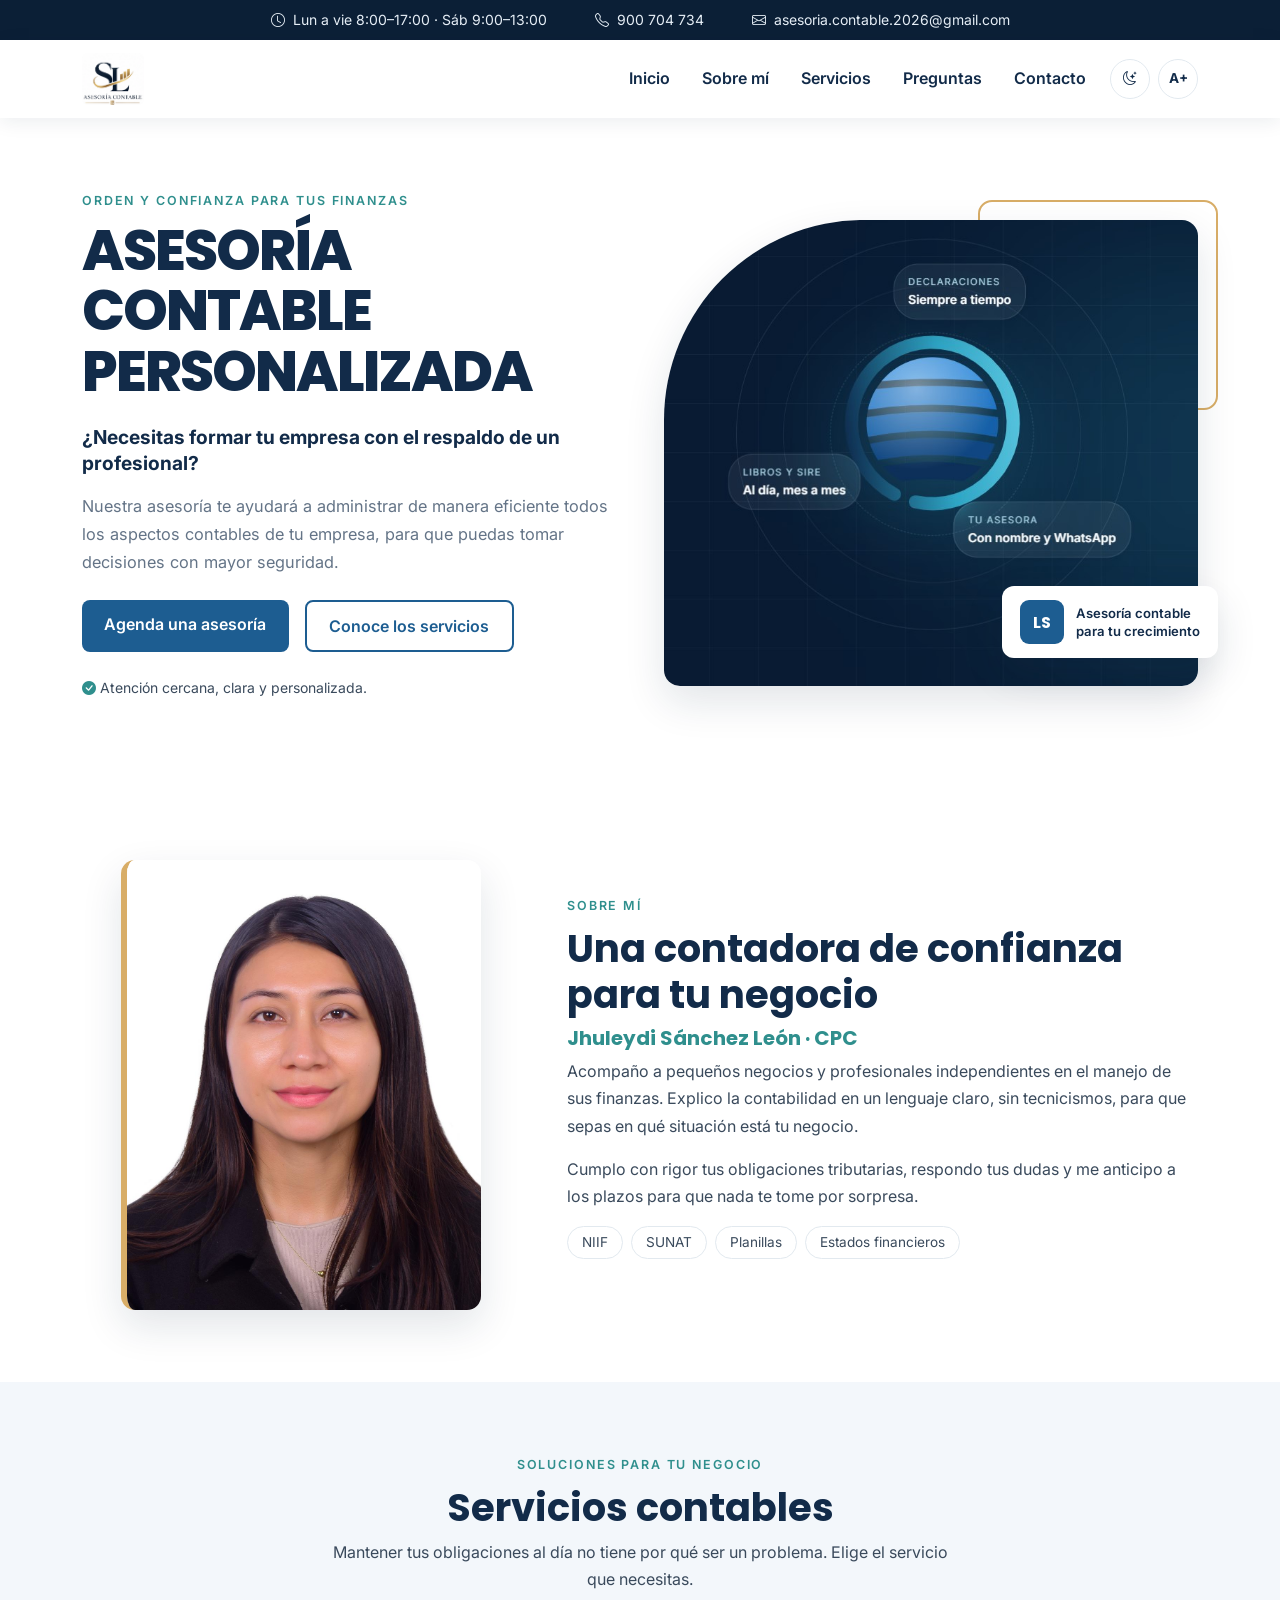
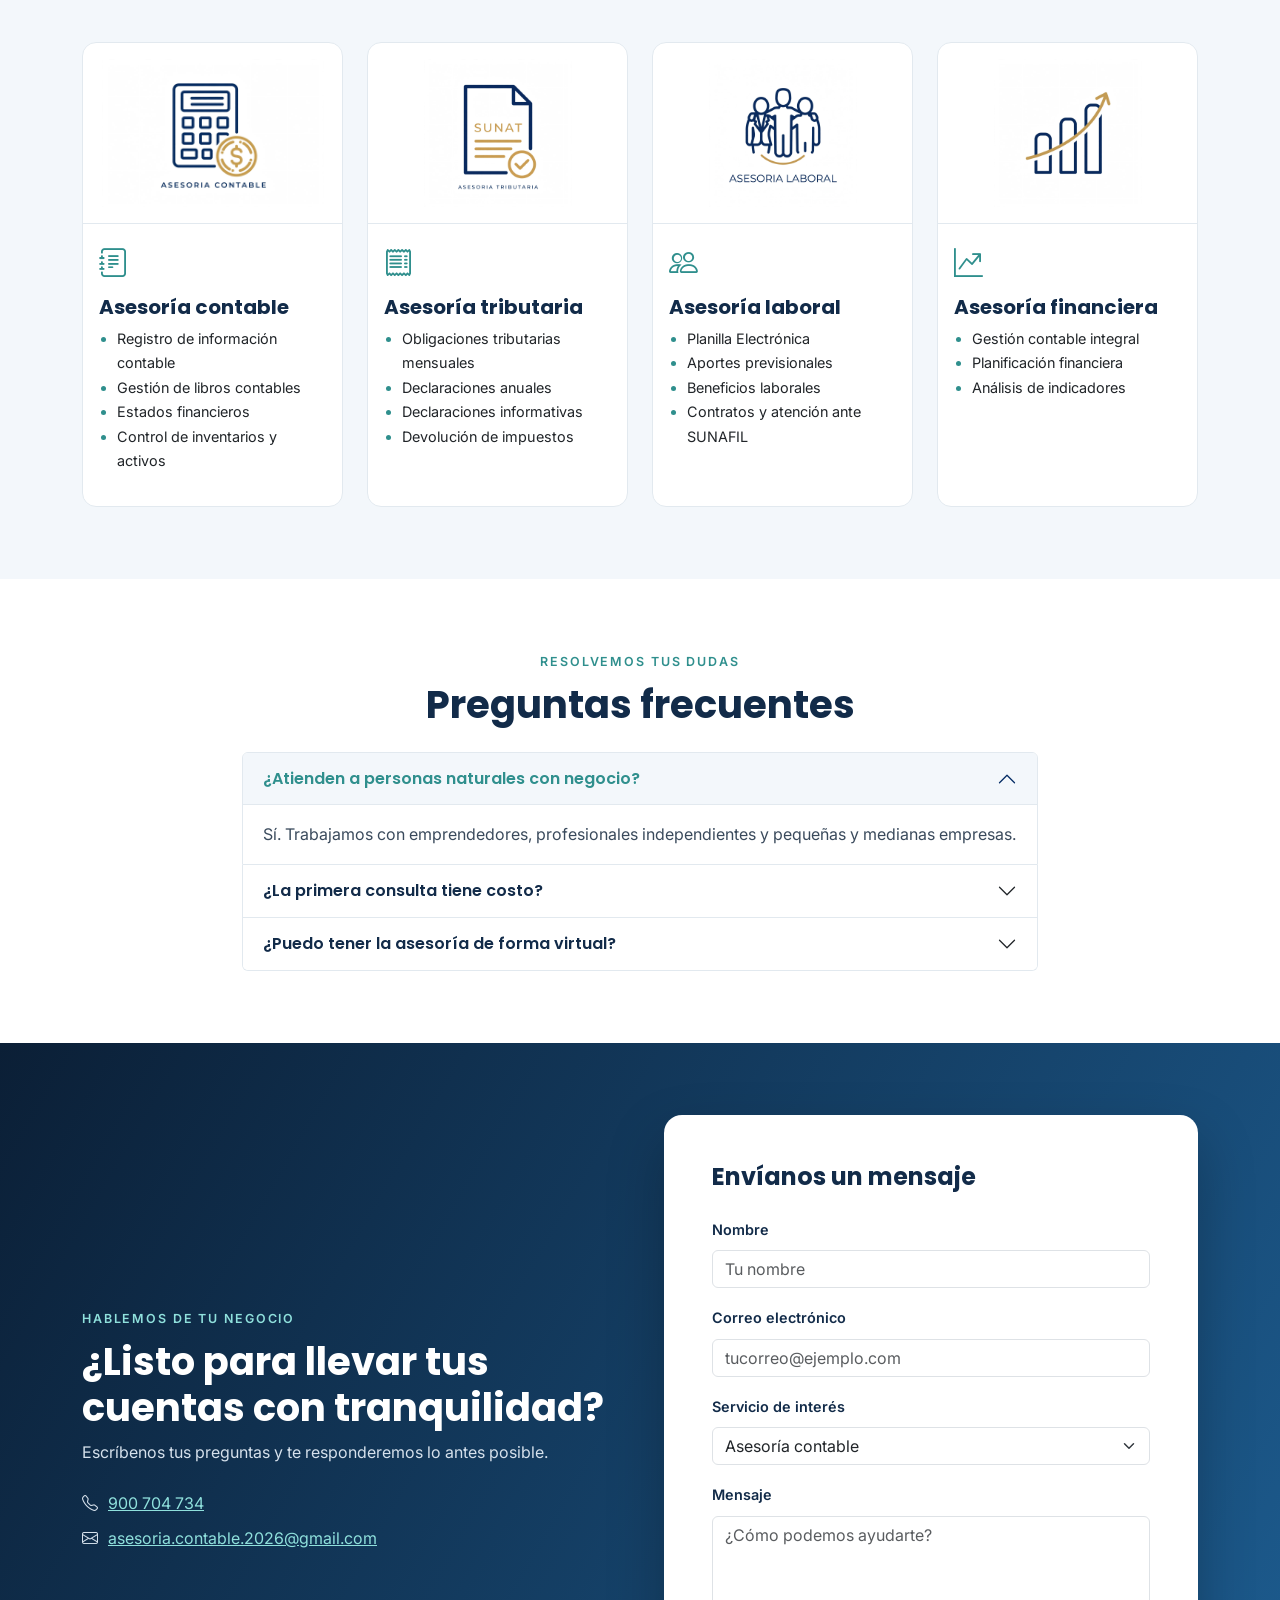
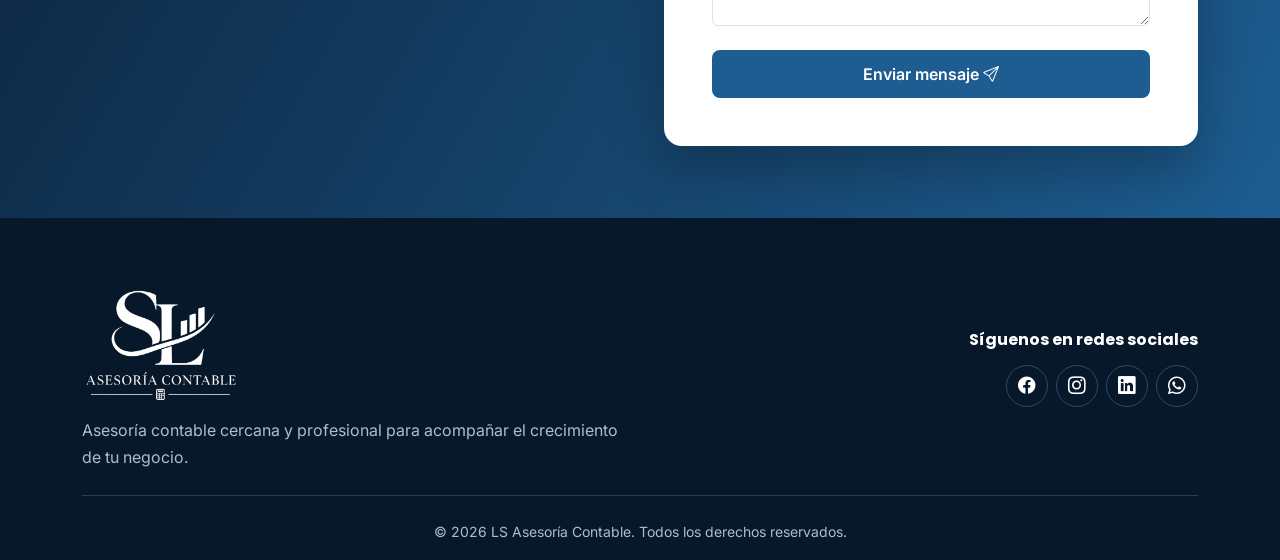
==== commit 3c9b9b18: "ultimo css bt" ====
--- a/index.html
+++ b/index.html
@@ -5,208 +5,301 @@
     <meta name="viewport" content="width=device-width, initial-scale=1.0">
     <meta name="description" content="LS Asesoría Contable: asesoría contable, tributaria, laboral y financiera para empresas y profesionales.">
     <title>LS | Asesoría Contable</title>
-    <link rel="stylesheet" href="css/styles.css">
-    <link rel="shortcut icon" href="img/logo_sl.jpeg" type="image/x-icon">
+    <link rel="icon" href="img/logo_sl.jpeg" type="image/jpeg">
+
+    <!-- Bootstrap 5 + íconos de Bootstrap -->
+    <link rel="stylesheet" href="https://cdn.jsdelivr.net/npm/bootstrap@5.3.3/dist/css/bootstrap.min.css">
+    <link rel="stylesheet" href="https://cdn.jsdelivr.net/npm/bootstrap-icons@1.11.3/font/bootstrap-icons.min.css">
+
+    <!-- Fuentes personalizadas: Poppins (títulos) e Inter (texto) -->
     <link rel="preconnect" href="https://fonts.googleapis.com">
     <link rel="preconnect" href="https://fonts.gstatic.com" crossorigin>
-    <link href="https://fonts.googleapis.com/css2?family=Inter:wght@400;500;600;700;800&display=swap" rel="stylesheet">
+    <link href="https://fonts.googleapis.com/css2?family=Inter:wght@400;500;600&family=Poppins:wght@600;700;800&display=swap" rel="stylesheet">
+
+    <!-- Estilos propios (van después de Bootstrap para poder personalizarlo) -->
+    <link rel="stylesheet" href="css/styles.css">
 </head>
 <body>
-    <header class="header_container">
-        <div class="header_superior">
-            <div class="header_superior-svg">
-                <svg viewBox="0 0 24 24" aria-hidden="true">
-                    <circle cx="12" cy="12" r="9"></circle>
-                    <path d="M12 7v5l3 2"></path></svg>
-                <p>Lunes a viernes, 8:00 a 17:00 h · Sábados, 9:00 a 13:00 h</p>
-            </div>
-            <div class="header_superior-svg">
-                <svg viewBox="0 0 24 24" aria-hidden="true">
-                    <path d="M6 2h12a2 2 0 0 1 2 2v16a2 2 0 0 1-2 2H6a2 2 0 0 1-2-2V4a2 2 0 0 1 2-2Z"></path>
-                    <path d="M10 18h4"></path>
-                </svg>
-                <a href="tel:900704734">900 704 734</a>
-            </div>
-            <div class="header_superior-svg">
-                <svg viewBox="0 0 24 24" aria-hidden="true">
-                    <rect x="2" y="4" width="20" height="16" rx="2"></rect>
-                    <path d="m3 6 9 7 9-7"></path>
-                </svg>
-                <a href="mailto:asesoria.contable.2026@gmail.com">asesoria.contable.2026@gmail.com</a>
+    <!-- Accesibilidad: enlace para saltar directo al contenido con el teclado -->
+    <a href="#contenido" class="visually-hidden-focusable saltar">Saltar al contenido principal</a>
+
+    <!-- Configuración del usuario (solo CSS): modo oscuro y texto grande -->
+    <input type="checkbox" id="modo-oscuro" class="ajuste-check">
+    <input type="checkbox" id="texto-grande" class="ajuste-check">
+
+    <header class="sticky-top">
+        <!-- Barra superior de contacto -->
+        <div class="barra-superior py-2">
+            <div class="container d-flex flex-wrap justify-content-center gap-3 gap-md-5 small">
+                <span><i class="bi bi-clock" aria-hidden="true"></i> Lun a vie 8:00–17:00 · Sáb 9:00–13:00</span>
+                <a href="tel:900704734"><i class="bi bi-telephone" aria-hidden="true"></i> 900 704 734</a>
+                <a href="mailto:asesoria.contable.2026@gmail.com" class="d-none d-sm-inline"><i class="bi bi-envelope" aria-hidden="true"></i> asesoria.contable.2026@gmail.com</a>
             </div>
         </div>
 
-        <div class="header_nav-container">
-            <div class="logo_container">
-                <a href="#inicio" aria-label="Inicio">
-                    <img src="img/logo_sl.jpeg" alt="Logo LS Asesoría Contable">
+        <!-- Menú principal con Bootstrap -->
+        <nav class="navbar navbar-expand-lg menu" aria-label="Navegación principal">
+            <div class="container">
+                <a class="navbar-brand" href="#inicio">
+                    <img src="img/logo_sl.jpeg" alt="LS Asesoría Contable, ir al inicio" class="logo">
                 </a>
-            </div>
-            <input type="checkbox" id="menu-toggle" class="menu-toggle" aria-label="Abrir menú">
-            <label for="menu-toggle" class="menu-icon" aria-label="Mostrar menú"></label>
-            <nav class="header_nav" aria-label="Navegación principal">
-                <a href="#inicio">Inicio</a>
-                <a href="#sobre-mi">Sobre mí</a>
-                <a href="#servicios">Servicios</a>
-                <a href="#contacto">Contacto</a>
-            </nav>
-            <div class="header_button">
-                <a href="#contacto">Escríbenos</a>
-            </div>
+                <button class="navbar-toggler" type="button" data-bs-toggle="collapse" data-bs-target="#menuPrincipal" aria-controls="menuPrincipal" aria-expanded="false" aria-label="Abrir menú">
+                    <span class="navbar-toggler-icon"></span>
+                </button>
+                <div class="collapse navbar-collapse" id="menuPrincipal">
+                    <ul class="navbar-nav ms-auto align-items-lg-center gap-lg-3">
+                        <li class="nav-item"><a class="nav-link" href="#inicio">Inicio</a></li>
+                        <li class="nav-item"><a class="nav-link" href="#sobre-mi">Sobre mí</a></li>
+                        <li class="nav-item"><a class="nav-link" href="#servicios">Servicios</a></li>
+                        <li class="nav-item"><a class="nav-link" href="#preguntas">Preguntas</a></li>
+                        <li class="nav-item"><a class="nav-link" href="#contacto">Contacto</a></li>
+                        <!-- Botones de configuración (etiquetas de los checkbox de arriba) -->
+                        <li class="nav-item d-flex gap-2 py-2 py-lg-0">
+                            <label for="modo-oscuro" class="btn-ajuste" title="Cambiar a modo oscuro">
+                                <i class="bi bi-moon-stars" aria-hidden="true"></i>
+                                <span class="visually-hidden">Activar o desactivar modo oscuro</span>
+                            </label>
+                            <label for="texto-grande" class="btn-ajuste" title="Agrandar el texto">
+                                <span aria-hidden="true">A+</span>
+                                <span class="visually-hidden">Activar o desactivar texto grande</span>
+                            </label>
+                        </li>
+                    </ul>
+                </div>
+            </div>
+        </nav>
+    </header>
+
+    <main id="contenido">
+        <!-- HERO -->
+        <section id="inicio" class="py-5" aria-labelledby="titulo-inicio">
+            <div class="container py-lg-4">
+                <div class="row align-items-center g-5">
+                    <div class="col-lg-6 aparecer">
+                        <p class="etiqueta">Orden y confianza para tus finanzas</p>
+                        <h1 id="titulo-inicio">Asesoría contable personalizada</h1>
+                        <p class="subtitulo">¿Necesitas formar tu empresa con el respaldo de un profesional?</p>
+                        <p class="hero-texto">Nuestra asesoría te ayudará a administrar de manera eficiente todos los aspectos contables de tu empresa, para que puedas tomar decisiones con mayor seguridad.</p>
+                        <div class="d-flex flex-wrap gap-3 mt-4">
+                            <a href="#contacto" class="btn btn-principal latido">Agenda una asesoría</a>
+                            <a href="#servicios" class="btn btn-secundario">Conoce los servicios</a>
+                        </div>
+                        <p class="mt-4 small"><i class="bi bi-check-circle-fill text-acento" aria-hidden="true"></i> Atención cercana, clara y personalizada.</p>
+                    </div>
+                    <div class="col-lg-6">
+                        <figure class="hero-imagen m-0">
+                            <img src="img/imagen_hero.jpg" alt="Ilustración: declaraciones siempre a tiempo, libros y SIRE al día mes a mes, y tu asesora con nombre y WhatsApp" class="img-fluid">
+                            <figcaption class="hero-badge flotar">
+                                <strong>LS</strong>
+                                <span>Asesoría contable<br>para tu crecimiento</span>
+                            </figcaption>
+                        </figure>
+                    </div>
+                </div>
+            </div>
+        </section>
+
+        <!-- SOBRE MÍ -->
+        <section id="sobre-mi" class="py-5" aria-labelledby="titulo-sobremi">
+            <div class="container py-lg-4">
+                <div class="row align-items-center g-5">
+                    <div class="col-md-5">
+                        <img src="img/profesional.jpeg" alt="Retrato de la contadora Jhuleydi Sánchez León" class="img-fluid foto-perfil">
+                    </div>
+                    <div class="col-md-7">
+                        <p class="etiqueta">Sobre mí</p>
+                        <h2 id="titulo-sobremi">Una contadora de confianza para tu negocio</h2>
+                        <h3 class="h5 text-acento">Jhuleydi Sánchez León · CPC</h3>
+                        <p>Acompaño a pequeños negocios y profesionales independientes en el manejo de sus finanzas. Explico la contabilidad en un lenguaje claro, sin tecnicismos, para que sepas en qué situación está tu negocio.</p>
+                        <p>Cumplo con rigor tus obligaciones tributarias, respondo tus dudas y me anticipo a los plazos para que nada te tome por sorpresa.</p>
+                        <ul class="list-unstyled d-flex flex-wrap gap-2 mt-3">
+                            <li class="chip">NIIF</li>
+                            <li class="chip">SUNAT</li>
+                            <li class="chip">Planillas</li>
+                            <li class="chip">Estados financieros</li>
+                        </ul>
+                    </div>
+                </div>
+            </div>
+        </section>
+
+        <!-- SERVICIOS -->
+        <section id="servicios" class="py-5 seccion-suave" aria-labelledby="titulo-servicios">
+            <div class="container py-lg-4">
+                <header class="text-center mb-5 mx-auto encabezado">
+                    <p class="etiqueta">Soluciones para tu negocio</p>
+                    <h2 id="titulo-servicios">Servicios contables</h2>
+                    <p>Mantener tus obligaciones al día no tiene por qué ser un problema. Elige el servicio que necesitas.</p>
+                </header>
+
+                <div class="row row-cols-1 row-cols-sm-2 row-cols-lg-4 g-4">
+                    <div class="col">
+                        <article class="card tarjeta h-100">
+                            <img src="img/contable.img.jpg" class="card-img-top" alt="">
+                            <div class="card-body">
+                                <i class="bi bi-journal-text icono" aria-hidden="true"></i>
+                                <h3 class="h5 card-title">Asesoría contable</h3>
+                                <ul>
+                                    <li>Registro de información contable</li>
+                                    <li>Gestión de libros contables</li>
+                                    <li>Estados financieros</li>
+                                    <li>Control de inventarios y activos</li>
+                                </ul>
+                            </div>
+                        </article>
+                    </div>
+                    <div class="col">
+                        <article class="card tarjeta h-100">
+                            <img src="img/tributaria.img.jpg" class="card-img-top" alt="">
+                            <div class="card-body">
+                                <i class="bi bi-receipt icono" aria-hidden="true"></i>
+                                <h3 class="h5 card-title">Asesoría tributaria</h3>
+                                <ul>
+                                    <li>Obligaciones tributarias mensuales</li>
+                                    <li>Declaraciones anuales</li>
+                                    <li>Declaraciones informativas</li>
+                                    <li>Devolución de impuestos</li>
+                                </ul>
+                            </div>
+                        </article>
+                    </div>
+                    <div class="col">
+                        <article class="card tarjeta h-100">
+                            <img src="img/laboral.img.jpg" class="card-img-top" alt="">
+                            <div class="card-body">
+                                <i class="bi bi-people icono" aria-hidden="true"></i>
+                                <h3 class="h5 card-title">Asesoría laboral</h3>
+                                <ul>
+                                    <li>Planilla Electrónica</li>
+                                    <li>Aportes previsionales</li>
+                                    <li>Beneficios laborales</li>
+                                    <li>Contratos y atención ante SUNAFIL</li>
+                                </ul>
+                            </div>
+                        </article>
+                    </div>
+                    <div class="col">
+                        <article class="card tarjeta h-100">
+                            <img src="img/financiera.img.jpg" class="card-img-top" alt="">
+                            <div class="card-body">
+                                <i class="bi bi-graph-up-arrow icono" aria-hidden="true"></i>
+                                <h3 class="h5 card-title">Asesoría financiera</h3>
+                                <ul>
+                                    <li>Gestión contable integral</li>
+                                    <li>Planificación financiera</li>
+                                    <li>Análisis de indicadores</li>
+                                </ul>
+                            </div>
+                        </article>
+                    </div>
+                </div>
+            </div>
+        </section>
+
+        <!-- PREGUNTAS FRECUENTES (acordeón de Bootstrap) -->
+        <section id="preguntas" class="py-5" aria-labelledby="titulo-preguntas">
+            <div class="container py-lg-4 contenedor-angosto">
+                <header class="text-center mb-4">
+                    <p class="etiqueta">Resolvemos tus dudas</p>
+                    <h2 id="titulo-preguntas">Preguntas frecuentes</h2>
+                </header>
+                <div class="accordion" id="acordeonPreguntas">
+                    <div class="accordion-item">
+                        <h3 class="accordion-header">
+                            <button class="accordion-button" type="button" data-bs-toggle="collapse" data-bs-target="#p1" aria-expanded="true" aria-controls="p1">¿Atienden a personas naturales con negocio?</button>
+                        </h3>
+                        <div id="p1" class="accordion-collapse collapse show" data-bs-parent="#acordeonPreguntas">
+                            <div class="accordion-body">Sí. Trabajamos con emprendedores, profesionales independientes y pequeñas y medianas empresas.</div>
+                        </div>
+                    </div>
+                    <div class="accordion-item">
+                        <h3 class="accordion-header">
+                            <button class="accordion-button collapsed" type="button" data-bs-toggle="collapse" data-bs-target="#p2" aria-expanded="false" aria-controls="p2">¿La primera consulta tiene costo?</button>
+                        </h3>
+                        <div id="p2" class="accordion-collapse collapse" data-bs-parent="#acordeonPreguntas">
+                            <div class="accordion-body">La primera conversación es gratuita: revisamos tu situación y te proponemos el servicio que mejor se adapta a ti.</div>
+                        </div>
+                    </div>
+                    <div class="accordion-item">
+                        <h3 class="accordion-header">
+                            <button class="accordion-button collapsed" type="button" data-bs-toggle="collapse" data-bs-target="#p3" aria-expanded="false" aria-controls="p3">¿Puedo tener la asesoría de forma virtual?</button>
+                        </h3>
+                        <div id="p3" class="accordion-collapse collapse" data-bs-parent="#acordeonPreguntas">
+                            <div class="accordion-body">Sí. Coordinamos reuniones por videollamada y recibimos tus documentos por correo.</div>
+                        </div>
+                    </div>
+                </div>
+            </div>
+        </section>
+
+        <!-- CONTACTO -->
+        <section id="contacto" class="py-5 seccion-contacto degradado" aria-labelledby="titulo-contacto">
+            <div class="container py-lg-4">
+                <div class="row align-items-center g-5">
+                    <div class="col-lg-6">
+                        <p class="etiqueta etiqueta-clara">Hablemos de tu negocio</p>
+                        <h2 id="titulo-contacto">¿Listo para llevar tus cuentas con tranquilidad?</h2>
+                        <p>Escríbenos tus preguntas y te responderemos lo antes posible.</p>
+                        <address class="mt-4 mb-0">
+                            <p class="mb-2"><i class="bi bi-telephone" aria-hidden="true"></i> <a href="tel:900704734">900 704 734</a></p>
+                            <p class="mb-0"><i class="bi bi-envelope" aria-hidden="true"></i> <a href="mailto:asesoria.contable.2026@gmail.com">asesoria.contable.2026@gmail.com</a></p>
+                        </address>
+                    </div>
+                    <div class="col-lg-6">
+                        <form action="https://formspree.io/f/mnqvydqj" method="POST" class="formulario p-4 p-md-5">
+                            <h3 class="h4 mb-4">Envíanos un mensaje</h3>
+                            <div class="mb-3">
+                                <label for="nombre" class="form-label">Nombre</label>
+                                <input id="nombre" type="text" name="name" class="form-control" placeholder="Tu nombre" autocomplete="name" required>
+                            </div>
+                            <div class="mb-3">
+                                <label for="correo" class="form-label">Correo electrónico</label>
+                                <input id="correo" type="email" name="_replyto" class="form-control" placeholder="tucorreo@ejemplo.com" autocomplete="email" required>
+                            </div>
+                            <div class="mb-3">
+                                <label for="servicio" class="form-label">Servicio de interés</label>
+                                <select id="servicio" name="servicio" class="form-select">
+                                    <option>Asesoría contable</option>
+                                    <option>Asesoría tributaria</option>
+                                    <option>Asesoría laboral</option>
+                                    <option>Asesoría financiera</option>
+                                </select>
+                            </div>
+                            <div class="mb-4">
+                                <label for="mensaje" class="form-label">Mensaje</label>
+                                <textarea id="mensaje" name="message" class="form-control" rows="4" placeholder="¿Cómo podemos ayudarte?" required></textarea>
+                            </div>
+                            <button type="submit" class="btn btn-principal w-100">Enviar mensaje <i class="bi bi-send" aria-hidden="true"></i></button>
+                        </form>
+                    </div>
+                </div>
+            </div>
+        </section>
+    </main>
+
+    <footer class="pie pt-5 pb-3">
+        <div class="container">
+            <div class="row g-4 align-items-center">
+                <div class="col-md-6">
+                    <img src="img/logo_sl-removebg-preview.png" alt="LS Asesoría Contable" class="logo-pie mb-3">
+                    <p class="mb-0">Asesoría contable cercana y profesional para acompañar el crecimiento de tu negocio.</p>
+                </div>
+                <div class="col-md-6 text-md-end">
+                    <h2 class="h6 mb-3">Síguenos en redes sociales</h2>
+                    <ul class="list-unstyled d-flex gap-2 justify-content-md-end mb-0">
+                        <li><a href="#" class="red" aria-label="Facebook"><i class="bi bi-facebook" aria-hidden="true"></i></a></li>
+                        <li><a href="#" class="red" aria-label="Instagram"><i class="bi bi-instagram" aria-hidden="true"></i></a></li>
+                        <li><a href="#" class="red" aria-label="LinkedIn"><i class="bi bi-linkedin" aria-hidden="true"></i></a></li>
+                        <li><a href="#" class="red" aria-label="WhatsApp"><i class="bi bi-whatsapp" aria-hidden="true"></i></a></li>
+                    </ul>
+                </div>
+            </div>
+            <hr class="my-4">
+            <p class="text-center small mb-0">&copy; 2026 LS Asesoría Contable. Todos los derechos reservados.</p>
         </div>
-    </header>
-
-    <main>
-        <section class="hero_container section-wrap" id="inicio">
-            <div class="hero_izquierda">
-                <span class="eyebrow">Orden y confianza para las finanzas de tu negocio</span>
-                <h1>ASESORÍA CONTABLE PERSONALIZADA</h1>
-                <h2>¿Necesitas formar tu empresa con el respaldo de un profesional?</h2>
-                <p>Nuestra asesoría te ayudará a administrar de manera eficiente todos los aspectos contables de tu empresa, para que puedas tomar decisiones con mayor seguridad.</p>
-                <div class="hero_buttons">
-                    <a href="#contacto" class="hero_btn-wame">Agenda una asesoría</a>
-                    <a href="#servicios" class="hero_btn-servicios">Conoce los servicios</a>
-                </div>
-                <div class="hero-note"><span class="note-mark">✓</span> Atención cercana, clara y personalizada.</div>
-            </div>
-
-            <div class="hero_derecha">
-                <img src="img/imagen_hero.jpg" alt="Asesoría profesional para empresas" class="img_hero">
-                <div class="hero-badge">
-                    <strong>LS</strong>
-                    <span>Asesoría contable<br>para tu crecimiento</span>
-                </div>
-            </div>
-        </section>
-
-        <section class="sobremi_container section-wrap" id="sobre-mi">
-            <div class="sobremi_imagen">
-                <img src="img/profesional.jpeg" alt="Contadora Jhuleydi Sánchez León"></div>
-            <div class="sobremi_info">
-                <span class="eyebrow">SOBRE MÍ</span>
-                <h2>Una contadora de confianza para tu negocio</h2>
-                <h3>Jhuleydi Sánchez León</h3>
-                <p>Soy Jhuleydi Sánchez, contadora dedicada a acompañar a pequeños negocios y profesionales independientes en el manejo de sus finanzas. Creo que la contabilidad debe explicarse en un lenguaje claro, sin tecnicismos, para que cada cliente entienda en qué situación está su negocio y qué decisiones puede tomar.</p>
-                <p>Mi trabajo combina el cumplimiento riguroso de las obligaciones tributarias con un trato cercano: respondo dudas, explico cada reporte y me anticipo a los plazos para que nunca te tomen por sorpresa.</p>
-                <div class="credential">
-                    <span class="credential-mark">CPC</span>
-                    <p>Profesional contable al servicio del crecimiento de empresas y personas. Asesoría tributaria, laboral y contable, con experiencia en NIIF y acompañamiento a pequeñas y grandes empresas.</p></div>
-            </div>
-        </section>
-
-        <section class="servicios_container" id="servicios">
-            <div class="section-heading">
-                <span class="eyebrow">SOLUCIONES PARA TU NEGOCIO</span>
-                <h2>SERVICIOS CONTABLES</h2>
-                <p>Mantener tus obligaciones tributarias al día no tiene por qué convertirse en un problema. Te ayudamos a revisar tus pagos y obligaciones pendientes ante SUNAT.</p>
-            </div>
-            <div class="servicios_grid">
-                <article class="servicio-card">
-                    <img src="img/contable.img.jpg" alt="Servicio de asesoría contable" class="img_servicios">
-                    <div class="servicio-card-body">
-                        <span class="service-number">01</span>
-                        <h3>Asesoría contable</h3>
-                        <ul>
-                            <li>Registro y procesamiento de información contable</li>
-                            <li>Gestión de libros contables</li>
-                            <li>Elaboración de estados financieros</li>
-                            <li>Control de inventarios y activos</li>
-                            <li>Registro de operaciones de importación</li>
-                        </ul>
-                    </div>
-                </article>
-                <article class="servicio-card">
-                    <img src="img/tributaria.img.jpg" alt="Servicio de asesoría tributaria" class="img_servicios">
-                    <div class="servicio-card-body">
-                        <span class="service-number">02</span>
-                        <h3>Asesoría tributaria</h3>
-                        <ul>
-                            <li>Gestión de obligaciones tributarias mensuales</li>
-                            <li>Declaraciones tributarias específicas y anuales</li>
-                            <li>Declaraciones informativas</li>
-                            <li>Devolución de impuestos y beneficios tributarios</li>
-                        </ul>
-                    </div>
-                </article>
-                <article class="servicio-card">
-                    <img src="img/laboral.img.jpg" alt="Servicio de asesoría laboral" class="img_servicios">
-                    <div class="servicio-card-body"><span class="service-number">03</span>
-                        <h3>Asesoría laboral</h3>
-                        <ul>
-                            <li>Gestión de Planilla Electrónica</li>
-                            <li>Gestión de aportes previsionales</li>
-                            <li>Cálculo de beneficios laborales</li>
-                            <li>Elaboración de contratos laborales y de servicios</li>
-                            <li>Asesoría y atención ante SUNAFIL</li>
-                        </ul>
-                    </div>
-                </article>
-                <article class="servicio-card">
-                    <img src="img/financiera.img.jpg" alt="Servicio de asesoría financiera" class="img_servicios">
-                    <div class="servicio-card-body">
-                        <span class="service-number">04</span>
-                        <h3>Asesoría financiera</h3>
-                        <ul>
-                            <li>Gestión y asesoría contable integral</li>
-                            <li>Planificación financiera</li>
-                            <li>Análisis de indicadores financieros</li>
-                        </ul>
-                    </div>
-                </article>
-            </div>
-            <div class="services-bottom">
-                <p>Soluciones diseñadas para tu empresa y tus colaboradores.</p><a href="#contacto" class="hero_btn-wame">Solicitar información</a></div>
-        </section>
-
-        <section class="contacto_container" id="contacto">
-            <div class="contacto_info">
-                <div class="contacto-copy">
-                    <span class="eyebrow eyebrow-light">HABLEMOS DE TU NEGOCIO</span>
-                    <h2>¿Listo para llevar tus cuentas con tranquilidad?</h2>
-                    <p>Si tienes alguna pregunta o deseas obtener más información sobre nuestros servicios, escríbenos. Estamos aquí para ayudarte y brindarte la asesoría que necesitas.</p>
-                    <div class="contact-details">
-                        <p>
-                            <strong>Teléfono:</strong> 
-                            <a href="tel:900704734">900 704 734</a>
-                        </p>
-                        <p>
-                            <strong>Correo:</strong> 
-                            <a href="mailto:asesoria.contable.2026@gmail.com">asesoria.contable.2026@gmail.com</a>
-                        </p>
-                    </div>
-                </div>
-                <form action="https://formspree.io/f/mnqvydqj" method="POST" class="contacto_form">
-                    <h3>Envíanos un mensaje</h3>
-                    <label for="name">Nombre</label>
-                    <input id="name" type="text" name="name" placeholder="Tu nombre" required>
-                    <label for="email">Correo electrónico</label>
-                    <input id="email" type="email" name="_replyto" placeholder="tucorreo@ejemplo.com" required>
-                    <label for="message">Mensaje</label>
-                    <textarea id="message" name="message" placeholder="¿Cómo podemos ayudarte?" rows="4" required></textarea>
-                    <button type="submit">Enviar mensaje <span aria-hidden="true">→</span></button>
-                </form>
-            </div>
-        </section>
-    </main>
-
-    <footer class="footer">
-        <div class="footer-main">
-            <div class="footer-brand">
-                <img src="img/logo_sl-removebg-preview.png" alt="LS Asesoría Contable">
-                <p>Asesoría contable cercana y profesional para acompañar el crecimiento de tu negocio.</p>
-            </div>
-            <div class="footer_social">
-                <h2>Síguenos en redes sociales</h2>
-                <ul>
-                    <li><a href="#" aria-label="Facebook"><img src="img/facebook.svg" alt=""></a></li>
-                    <li><a href="#" aria-label="Twitter"><img src="img/twitter.svg" alt=""></a></li>
-                    <li><a href="#" aria-label="Instagram"><img src="img/instagram.svg" alt=""></a></li>
-                    <li><a href="#" aria-label="LinkedIn"><img src="img/linkedin.svg" alt=""></a></li>
-                </ul>
-            </div>
-        </div>
-        <div class="footer_copy">
-            <p>&copy; 2026 LS Asesoría Contable. Todos los derechos reservados.</p></div>
     </footer>
+
+    <!-- JavaScript de Bootstrap (solo para el menú móvil y el acordeón) -->
+    <script src="https://cdn.jsdelivr.net/npm/bootstrap@5.3.3/dist/js/bootstrap.bundle.min.js"></script>
 </body>
 </html>
